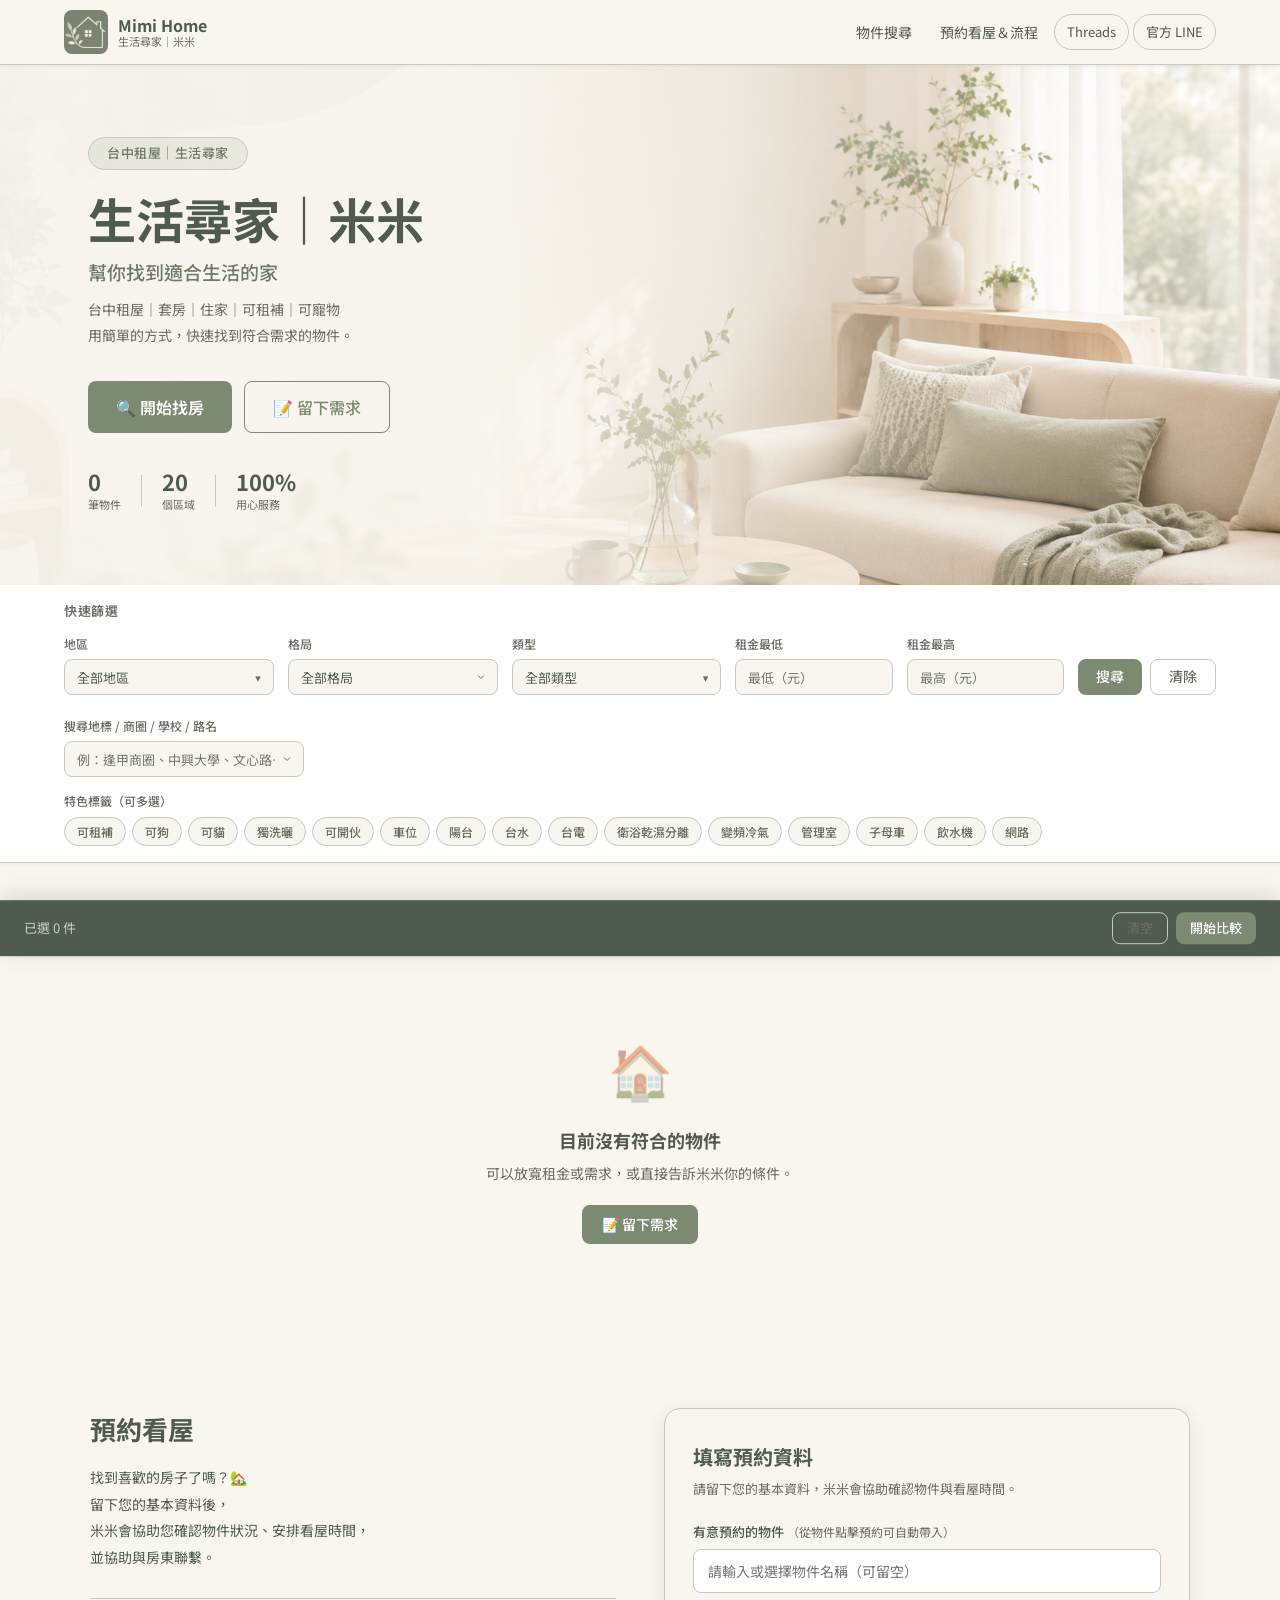
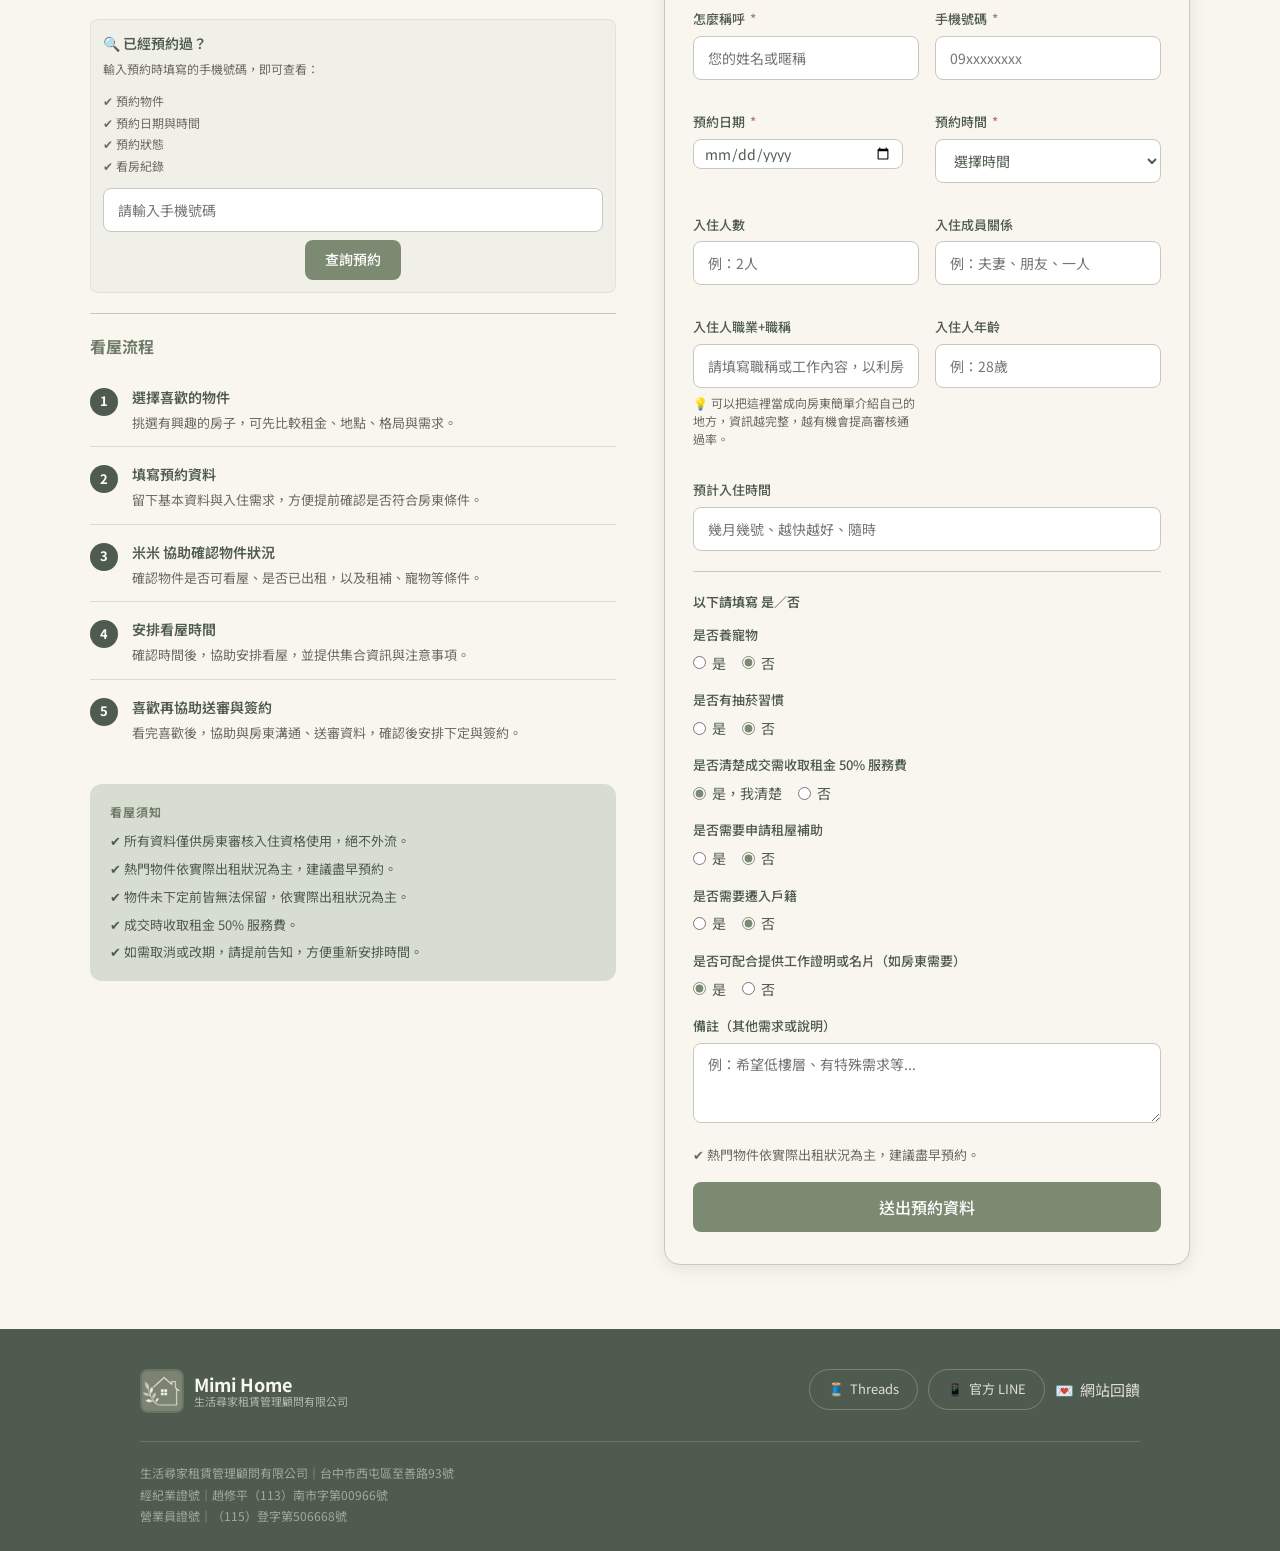
==== index.html @ f81179a3 "Add files via upload" ====
<!DOCTYPE html>
<html lang="zh-TW">
<head>
  <meta charset="UTF-8" />
  <meta name="viewport" content="width=device-width, initial-scale=1.0" />
  <title>Mimi Home｜生活尋家 台中租屋</title>
  <link rel="shortcut icon" href="favicon.ico?t=20260807c"/>
  <link rel="icon" href="favicon.ico?t=20260807c" type="image/x-icon"/>
  <link rel="icon" href="favicon.png?t=20260807c" type="image/png"/>
  <link rel="apple-touch-icon" href="logo.png?v=20260807c"/>
  <link rel="mask-icon" href="logo.png?v=20260807c" color="#7d8a72"/>
  <meta name="theme-color" content="#A3AB9B"/>
  <meta name="apple-mobile-web-app-capable" content="yes"/>
  <meta name="apple-mobile-web-app-status-bar-style" content="default"/>
  <link rel="stylesheet" href="style.css?v=20260807d" />
  <!-- GLightbox Lightbox -->
  <link rel="stylesheet" href="https://cdn.jsdelivr.net/npm/glightbox/dist/css/glightbox.min.css" />
  <script src="https://cdn.jsdelivr.net/npm/glightbox/dist/js/glightbox.min.js"></script>
  <script src="https://cdn.jsdelivr.net/npm/@supabase/supabase-js@2"></script>
  <script src="supabase.js?v=20260705o"></script>
  <!-- Google Analytics 4 -->
  <script>
    // 如果是後台管理員，不送流量資料
    if (!localStorage.getItem('mimi_admin_token')) {
      (function(w,d,s,l,i){w[l]=w[l]||[];w[l].push({'gtm.start':
      new Date().getTime(),event:'gtm.js'});var f=d.getElementsByTagName(s)[0],
      j=d.createElement(s),dl=l!='dataLayer'?'&l='+l:'';j.async=true;
      j.src='https://www.googletagmanager.com/gtag/js?id=G-1SYY48GRRC';
      f.parentNode.insertBefore(j,f);})(window,document,'script','dataLayer','G-1SYY48GRRC');
      window.dataLayer = window.dataLayer || [];
      function gtag(){dataLayer.push(arguments);}
      gtag('js', new Date());
      gtag('config', 'G-1SYY48GRRC');
    }
  </script>
</head>
<body>

<!-- TOAST -->
<div id="toast-container"></div>

<!-- HEADER -->
<header id="header">
  <div class="header-inner">
    <a href="index.html" class="logo">
      <img src="logo.png" alt="Mimi Home Logo" style="width:44px;height:44px;object-fit:contain;border-radius:8px;" />
      <div class="logo-text">
        <div class="logo-name">Mimi Home</div>
        <div class="logo-sub">生活尋家｜米米</div>
      </div>
    </a>
    <nav class="nav-links">
      <a href="#filters" class="nav-link">物件搜尋</a>
      <a href="#appointment" class="nav-link">預約看屋＆流程</a>
      <a href="https://www.threads.com/@mimi_find.home" target="_blank" class="nav-link nav-link-social">Threads</a>
      <a href="https://lin.ee/q3oHrS1" target="_blank" class="nav-link nav-link-social">官方 LINE</a>
    </nav>
    <button class="hamburger" id="hamburger" aria-label="選單">
      <span></span><span></span><span></span>
    </button>
  </div>
</header>

<!-- 手機選單（移到 header 外，避免 backdrop-filter stacking context 問題） -->
<div class="mobile-nav-overlay" id="nav-overlay"></div>
<nav class="mobile-nav" id="mobile-nav">
  <a href="#filters" class="nav-link" onclick="closeMobileNav()">物件搜尋</a>
  <a href="#appointment" class="nav-link" onclick="closeMobileNav()">預約看屋＆流程</a>
  <div style="height:4px;"></div>
  <a href="https://www.threads.com/@mimi_find.home" target="_blank" class="nav-link nav-link-social">Threads</a>
  <a href="https://lin.ee/q3oHrS1" target="_blank" class="nav-link nav-link-social">官方 LINE</a>
</nav>

<!-- HERO -->
<section id="hero">
  <div class="hero-layout">
    <div class="hero-content">
      <div class="hero-badge">台中租屋｜生活尋家</div>
      <h1 class="hero-title">生活尋家｜米米</h1>
      <p class="hero-sub">幫你找到適合生活的家</p>
      <p class="hero-desc">
        台中租屋｜套房｜住家｜可租補｜可寵物<br />
        用簡單的方式，快速找到符合需求的物件。
      </p>
      <div class="hero-btns">
        <a href="#filters" class="btn btn-primary btn-lg">🔍 開始找房</a>
        <a href="#appointment" class="btn btn-outline btn-lg">📝 留下需求</a>
      </div>
      <div class="hero-stats">
        <div class="hero-stat"><span class="hero-stat-num" id="stat-count">6</span><span class="hero-stat-label">筆物件</span></div>
        <div class="hero-stat-div"></div>
        <div class="hero-stat"><span class="hero-stat-num">20</span><span class="hero-stat-label">個區域</span></div>
        <div class="hero-stat-div"></div>
        <div class="hero-stat"><span class="hero-stat-num">100%</span><span class="hero-stat-label">用心服務</span></div>
      </div>
    </div>
    <div class="hero-illustration" aria-hidden="true">
      <svg viewBox="0 0 420 380" xmlns="http://www.w3.org/2000/svg" class="hero-svg">
        <!-- Sky bg -->
        <ellipse cx="210" cy="340" rx="190" ry="28" fill="rgba(255,255,255,0.08)" />
        <!-- House shadow -->
        <ellipse cx="210" cy="328" rx="130" ry="14" fill="rgba(79,91,78,0.18)" />
        <!-- House body -->
        <rect x="90" y="190" width="240" height="140" rx="8" fill="rgba(255,255,255,0.22)" />
        <!-- House door -->
        <rect x="175" y="258" width="50" height="72" rx="6" fill="rgba(79,91,78,0.35)" />
        <circle cx="218" cy="296" r="4" fill="rgba(255,255,255,0.7)" />
        <!-- Windows -->
        <rect x="108" y="210" width="52" height="46" rx="5" fill="rgba(255,255,255,0.55)" />
        <line x1="134" y1="210" x2="134" y2="256" stroke="rgba(163,171,155,0.6)" stroke-width="2"/>
        <line x1="108" y1="233" x2="160" y2="233" stroke="rgba(163,171,155,0.6)" stroke-width="2"/>
        <rect x="260" y="210" width="52" height="46" rx="5" fill="rgba(255,255,255,0.55)" />
        <line x1="286" y1="210" x2="286" y2="256" stroke="rgba(163,171,155,0.6)" stroke-width="2"/>
        <line x1="260" y1="233" x2="312" y2="233" stroke="rgba(163,171,155,0.6)" stroke-width="2"/>
        <!-- Roof -->
        <polygon points="75,198 210,80 345,198" fill="rgba(255,255,255,0.30)" />
        <polygon points="75,198 210,80 345,198" fill="none" stroke="rgba(255,255,255,0.5)" stroke-width="2"/>
        <!-- Chimney -->
        <rect x="268" y="100" width="26" height="52" rx="3" fill="rgba(255,255,255,0.22)" />
        <!-- Chimney smoke -->
        <ellipse cx="281" cy="93" rx="9" ry="7" fill="rgba(255,255,255,0.12)" />
        <ellipse cx="275" cy="80" rx="7" ry="6" fill="rgba(255,255,255,0.08)" />
        <!-- Sparkles -->
        <text x="330" y="105" font-size="22" fill="rgba(255,255,255,0.7)">✦</text>
        <text x="352" y="140" font-size="13" fill="rgba(255,255,255,0.5)">✦</text>
        <text x="62" y="135" font-size="16" fill="rgba(255,255,255,0.5)">✦</text>
        <!-- Plant stem left -->
        <path d="M90 330 Q80 290 95 260 Q110 235 105 200" stroke="rgba(255,255,255,0.5)" stroke-width="3" fill="none" stroke-linecap="round"/>
        <!-- Leaves left -->
        <ellipse cx="85" cy="250" rx="20" ry="11" fill="rgba(255,255,255,0.3)" transform="rotate(-30,85,250)" />
        <ellipse cx="108" cy="225" rx="22" ry="10" fill="rgba(255,255,255,0.22)" transform="rotate(20,108,225)" />
        <ellipse cx="78" cy="272" rx="18" ry="9" fill="rgba(255,255,255,0.2)" transform="rotate(-50,78,272)" />
        <!-- Plant stem right -->
        <path d="M330 330 Q340 295 325 268 Q310 240 318 205" stroke="rgba(255,255,255,0.45)" stroke-width="3" fill="none" stroke-linecap="round"/>
        <!-- Leaves right -->
        <ellipse cx="340" cy="258" rx="18" ry="9" fill="rgba(255,255,255,0.25)" transform="rotate(25,340,258)" />
        <ellipse cx="315" cy="232" rx="20" ry="9" fill="rgba(255,255,255,0.18)" transform="rotate(-15,315,232)" />
        <!-- Ground line -->
        <path d="M50 330 Q210 320 370 330" stroke="rgba(255,255,255,0.2)" stroke-width="2" fill="none"/>
        <!-- Path -->
        <ellipse cx="200" cy="332" rx="20" ry="5" fill="rgba(255,255,255,0.12)" />
        <ellipse cx="210" cy="340" rx="15" ry="4" fill="rgba(255,255,255,0.1)" />
        <!-- Heart -->
        <text x="292" y="172" font-size="18" fill="rgba(255,255,255,0.55)">♡</text>
      </svg>
    </div>
  </div>
</section>

<!-- FILTERS -->
<section id="filters">
  <!-- 手機版收合切換列 -->
  <div class="filter-toggle-bar">
    <button class="filter-toggle-btn" onclick="toggleMobileFilter()" id="filter-toggle-btn">
      <span>✕</span> 收合篩選
      <span class="filter-active-count" id="filter-active-count">0</span>
    </button>
  </div>

  <div class="filter-panel open" id="filter-panel">
  <div class="filters-inner">
    <div class="filters-title">快速篩選</div>
    <div class="filters-row">
      <!-- 地區 -->
      <div class="filter-group district-filter-group">
        <div class="filter-label">地區</div>
        <div class="district-ms" id="district-ms">
          <button class="filter-select district-trigger" id="district-trigger" type="button" onclick="toggleDistrictDropdown(event)">
            <span id="district-trigger-text">全部地區</span>
            <span class="district-arrow" id="district-arrow">▾</span>
          </button>
          <div class="district-dropdown" id="district-dropdown">
            <div class="district-clear-row" onclick="clearDistrictFilter()">全部地區 ／ 清除選擇</div>
            <div class="district-grid">
              <label class="district-opt"><input type="checkbox" value="西屯區" onchange="onDistrictChange()"><span>西屯區</span></label>
              <label class="district-opt"><input type="checkbox" value="北屯區" onchange="onDistrictChange()"><span>北屯區</span></label>
              <label class="district-opt"><input type="checkbox" value="南屯區" onchange="onDistrictChange()"><span>南屯區</span></label>
              <label class="district-opt"><input type="checkbox" value="西區"  onchange="onDistrictChange()"><span>西區</span></label>
              <label class="district-opt"><input type="checkbox" value="北區"  onchange="onDistrictChange()"><span>北區</span></label>
              <label class="district-opt"><input type="checkbox" value="南區"  onchange="onDistrictChange()"><span>南區</span></label>
              <label class="district-opt"><input type="checkbox" value="東區"  onchange="onDistrictChange()"><span>東區</span></label>
              <label class="district-opt"><input type="checkbox" value="中區"  onchange="onDistrictChange()"><span>中區</span></label>
              <label class="district-opt"><input type="checkbox" value="大雅區" onchange="onDistrictChange()"><span>大雅區</span></label>
              <label class="district-opt"><input type="checkbox" value="龍井區" onchange="onDistrictChange()"><span>龍井區</span></label>
              <label class="district-opt"><input type="checkbox" value="沙鹿區" onchange="onDistrictChange()"><span>沙鹿區</span></label>
              <label class="district-opt"><input type="checkbox" value="太平區" onchange="onDistrictChange()"><span>太平區</span></label>
              <label class="district-opt"><input type="checkbox" value="大里區" onchange="onDistrictChange()"><span>大里區</span></label>
              <label class="district-opt"><input type="checkbox" value="霧峰區" onchange="onDistrictChange()"><span>霧峰區</span></label>
              <label class="district-opt"><input type="checkbox" value="烏日區" onchange="onDistrictChange()"><span>烏日區</span></label>
              <label class="district-opt"><input type="checkbox" value="豐原區" onchange="onDistrictChange()"><span>豐原區</span></label>
              <label class="district-opt"><input type="checkbox" value="潭子區" onchange="onDistrictChange()"><span>潭子區</span></label>
              <label class="district-opt"><input type="checkbox" value="清水區" onchange="onDistrictChange()"><span>清水區</span></label>
              <label class="district-opt"><input type="checkbox" value="梧棲區" onchange="onDistrictChange()"><span>梧棲區</span></label>
              <label class="district-opt"><input type="checkbox" value="大肚區" onchange="onDistrictChange()"><span>大肚區</span></label>
              <label class="district-opt"><input type="checkbox" value="大甲區" onchange="onDistrictChange()"><span>大甲區</span></label>
              <label class="district-opt"><input type="checkbox" value="后里區" onchange="onDistrictChange()"><span>后里區</span></label>
            </div>
          </div>
        </div>
        <div class="district-tags" id="district-tags"></div>
      </div>
      <!-- 格局 -->
      <div class="filter-group">
        <div class="filter-label">格局</div>
        <select class="filter-select" id="filter-layout">
          <option value="">全部格局</option>
          <option>套房</option><option>1房</option><option>2房</option>
          <option>3房</option><option>4房</option><option>5房以上</option>
        </select>
      </div>
      <!-- 類型 -->
      <div class="filter-group">
        <div class="filter-label">類型</div>
        <div class="district-ms" id="type-ms">
          <button class="filter-select district-trigger" id="type-trigger" type="button" onclick="toggleTypeDropdown(event)">
            <span id="type-trigger-text">全部類型</span>
            <span class="district-arrow" id="type-arrow">▾</span>
          </button>
          <div class="district-dropdown" id="type-dropdown">
            <div class="district-clear-row" onclick="clearTypeFilter()">全部類型 ／ 清除選擇</div>
            <div class="district-grid">
              <label class="district-opt"><input type="checkbox" class="filter-type-checkbox" value="公寓" onchange="onTypeChange()"><span>公寓</span></label>
              <label class="district-opt"><input type="checkbox" class="filter-type-checkbox" value="電梯大樓" onchange="onTypeChange()"><span>電梯大樓</span></label>
              <label class="district-opt"><input type="checkbox" class="filter-type-checkbox" value="電梯透天" onchange="onTypeChange()"><span>電梯透天</span></label>
              <label class="district-opt"><input type="checkbox" class="filter-type-checkbox" value="透天" onchange="onTypeChange()"><span>透天</span></label>
            </div>
          </div>
        </div>
        <div class="district-tags" id="type-tags"></div>
      </div>
      <!-- 租金最低 -->
      <div class="filter-group">
        <div class="filter-label">租金最低</div>
        <input type="number" class="filter-select filter-rent-input" id="filter-rent-min" placeholder="最低（元）" min="0" step="1000" />
      </div>
      <!-- 租金最高 -->
      <div class="filter-group">
        <div class="filter-label">租金最高</div>
        <input type="number" class="filter-select filter-rent-input" id="filter-rent-max" placeholder="最高（元）" min="0" step="1000" />
      </div>
      <!-- 搜尋 / 清除 -->
      <div class="filter-group filter-actions-group">
        <div class="filter-label">&nbsp;</div>
        <div class="filter-actions-btns">
          <button class="btn btn-primary filter-action-btn" onclick="applyFilters()">搜尋</button>
          <button class="btn btn-ghost filter-action-btn" onclick="clearFilters()">清除</button>
        </div>
      </div>
    </div>
    <div class="filters-row" style="margin-top:10px;">
      <div class="filter-group" style="flex:1;max-width:480px;">
        <div class="filter-label">搜尋地標 / 商圈 / 學校 / 路名</div>
        <input type="text" class="filter-select" id="filter-keyword" placeholder="例：逢甲商圈、中興大學、文心路…" oninput="applyFilters()" style="width:100%;" />
      </div>
    </div>
    <div style="margin-top:14px;">
      <div class="filter-tags-label">特色標籤（可多選）</div>
      <div class="filter-tags" id="filter-tags">
        <button class="filter-tag-btn" data-tag="可租補">可租補</button>
        <button class="filter-tag-btn" data-tag="可狗">可狗</button>
        <button class="filter-tag-btn" data-tag="可貓">可貓</button>
        <button class="filter-tag-btn" data-tag="獨洗曬">獨洗曬</button>
        <button class="filter-tag-btn" data-tag="可開伙">可開伙</button>
        <button class="filter-tag-btn" data-tag="車位">車位</button>
        <button class="filter-tag-btn" data-tag="陽台">陽台</button>
        <button class="filter-tag-btn" data-tag="台水">台水</button>
        <button class="filter-tag-btn" data-tag="台電">台電</button>
        <button class="filter-tag-btn" data-tag="衛浴乾濕分離">衛浴乾濕分離</button>
        <button class="filter-tag-btn" data-tag="變頻冷氣">變頻冷氣</button>
        <button class="filter-tag-btn" data-tag="管理室">管理室</button>
        <button class="filter-tag-btn" data-tag="子母車">子母車</button>
        <button class="filter-tag-btn" data-tag="飲水機">飲水機</button>
        <button class="filter-tag-btn" data-tag="網路">網路</button>
      </div>
    </div>
  </div>
  </div><!-- /filter-panel -->
</section>

<!-- DISTRICT CARDS SECTION -->
<!-- PROPERTIES -->
<section id="properties">
  <div class="properties-header">
    <div class="properties-count">共找到 <strong id="prop-count">0</strong> 個物件</div>
    <select class="properties-sort" id="properties-sort" onchange="applySorting()">
      <option value="">排序</option>
      <option value="price-low">租金：低→高</option>
      <option value="price-high">租金：高→低</option>
      <option value="newest">最新上架</option>
      <option value="area-small">坪數：小→大</option>
      <option value="area-large">坪數：大→小</option>
    </select>
    <div style="font-size:13px;color:var(--color-text-muted);" id="filter-active-hint"></div>
  </div>
  <div class="properties-grid" id="properties-grid">
    <!-- rendered by JS -->
  </div>
</section>

<!-- PROCESS + APPOINTMENT -->
<!-- APPOINTMENT -->
<section id="appointment">
  <div class="appt-layout">

    <!-- 左欄：流程與須知 -->
    <div class="appt-left">
      <h2 class="appt-left-title">預約看屋</h2>
      <p class="appt-left-intro">找到喜歡的房子了嗎？🏡<br>留下您的基本資料後，<br>米米會協助您確認物件狀況、安排看屋時間，<br>並協助與房東聯繫。</p>

      <div class="divider" style="margin: 20px 0;"></div>

      <!-- 查詢預約卡片 -->
      <div class="appt-query-card">
        <h3 style="font-size: 14px; font-weight: 600; color: var(--color-text); margin: 0 0 4px 0;">🔍 已經預約過？</h3>
        <p style="font-size: 12px; color: var(--color-text-muted); line-height: 1.6; margin: 0 0 12px 0;">輸入預約時填寫的手機號碼，即可查看：</p>
        <div style="font-size: 12px; color: var(--color-text-muted); margin-bottom: 12px; line-height: 1.8;">
          ✔ 預約物件<br>
          ✔ 預約日期與時間<br>
          ✔ 預約狀態<br>
          ✔ 看房紀錄
        </div>
        <div class="form-group" style="margin-bottom: 8px;">
          <input type="tel" class="form-input" id="query-phone" placeholder="請輸入手機號碼" />
        </div>
        <button class="btn btn-primary" onclick="queryApptByPhone()" style="width: auto; align-self: center; margin: 0 auto; display: block;">查詢預約</button>
        <div id="appt-query-results" style="display: none; margin-top: 12px; padding: 12px; background: #f5f5f5; border-radius: 6px; font-size: 12px;"></div>
      </div>

      <div class="divider" style="margin: 20px 0;"></div>

      <div class="appt-process-label">看屋流程</div>
      <div class="appt-steps">
        <div class="appt-step">
          <div class="appt-step-num">1</div>
          <div class="appt-step-body">
            <div class="appt-step-title">選擇喜歡的物件</div>
            <div class="appt-step-desc">挑選有興趣的房子，可先比較租金、地點、格局與需求。</div>
          </div>
        </div>
        <div class="appt-step">
          <div class="appt-step-num">2</div>
          <div class="appt-step-body">
            <div class="appt-step-title">填寫預約資料</div>
            <div class="appt-step-desc">留下基本資料與入住需求，方便提前確認是否符合房東條件。</div>
          </div>
        </div>
        <div class="appt-step">
          <div class="appt-step-num">3</div>
          <div class="appt-step-body">
            <div class="appt-step-title">米米 協助確認物件狀況</div>
            <div class="appt-step-desc">確認物件是否可看屋、是否已出租，以及租補、寵物等條件。</div>
          </div>
        </div>
        <div class="appt-step">
          <div class="appt-step-num">4</div>
          <div class="appt-step-body">
            <div class="appt-step-title">安排看屋時間</div>
            <div class="appt-step-desc">確認時間後，協助安排看屋，並提供集合資訊與注意事項。</div>
          </div>
        </div>
        <div class="appt-step">
          <div class="appt-step-num">5</div>
          <div class="appt-step-body">
            <div class="appt-step-title">喜歡再協助送審與簽約</div>
            <div class="appt-step-desc">看完喜歡後，協助與房東溝通、送審資料，確認後安排下定與簽約。</div>
          </div>
        </div>
      </div>

      <div class="appt-notice">
        <div class="appt-notice-title">看屋須知</div>
        <ul class="appt-notice-list">
          <li>✔ 所有資料僅供房東審核入住資格使用，絕不外流。</li>
          <li>✔ 熱門物件依實際出租狀況為主，建議盡早預約。</li>
          <li>✔ 物件未下定前皆無法保留，依實際出租狀況為主。</li>
          <li>✔ 成交時收取租金 50% 服務費。</li>
          <li>✔ 如需取消或改期，請提前告知，方便重新安排時間。</li>
        </ul>
      </div>
    </div>

    <!-- 右欄：表單 -->
    <div class="appt-right">
      <div class="appt-form-card">
        <h3 class="appt-form-title">填寫預約資料</h3>
        <p class="appt-form-sub">請留下您的基本資料，米米會協助確認物件與看屋時間。</p>

        <form id="appt-form">
          <div class="form-group">
            <label class="form-label">有意預約的物件 <span style="color:var(--color-text-muted);font-weight:400;font-size:12px;">（從物件點擊預約可自動帶入）</span></label>
            <input type="text" class="form-input" id="appt-property" placeholder="請輸入或選擇物件名稱（可留空）" />
          </div>
          <div class="form-row form-row-2">
            <div class="form-group">
              <label class="form-label">怎麼稱呼 <span class="required">*</span></label>
              <input type="text" class="form-input" id="appt-name" placeholder="您的姓名或暱稱" required />
              <div class="form-error" id="err-name">請填寫稱呼</div>
            </div>
            <div class="form-group">
              <label class="form-label">手機號碼 <span class="required">*</span></label>
              <input type="tel" class="form-input" id="appt-phone" placeholder="09xxxxxxxx" required />
              <div class="form-error" id="err-phone">請填寫有效的手機號碼</div>
            </div>
          </div>
          <div class="form-row form-row-2">
            <div class="form-group">
              <label class="form-label">預約日期 <span class="required">*</span></label>
              <input type="date" class="form-input" id="appt-date" required />
              <div class="form-error" id="err-date">請選擇日期</div>
            </div>
            <div class="form-group">
              <label class="form-label">預約時間 <span class="required">*</span></label>
              <select class="form-select" id="appt-time" required>
                <option value="">選擇時間</option>
                <option value="10:00">10:00</option><option value="10:30">10:30</option>
                <option value="11:00">11:00</option><option value="11:30">11:30</option><option value="12:00">12:00</option><option value="12:30">12:30</option>
                <option value="13:00">13:00</option><option value="13:30">13:30</option><option value="14:00">14:00</option><option value="14:30">14:30</option>
                <option value="15:00">15:00</option><option value="15:30">15:30</option><option value="16:00">16:00</option><option value="16:30">16:30</option>
                <option value="17:00">17:00</option><option value="17:30">17:30</option><option value="18:00">18:00</option><option value="18:30">18:30</option>
                <option value="19:00">19:00</option><option value="19:30">19:30</option><option value="20:00">20:00</option>
              </select>
              <div class="form-error" id="err-time">請選擇時間</div>
            </div>
          </div>
          <div class="form-row form-row-2">
            <div class="form-group">
              <label class="form-label">入住人數</label>
              <input type="text" class="form-input" id="appt-occupants" placeholder="例：2人" />
            </div>
            <div class="form-group">
              <label class="form-label">入住成員關係</label>
              <input type="text" class="form-input" id="appt-relationship" placeholder="例：夫妻、朋友、一人" />
            </div>
          </div>
          <div class="form-row form-row-2">
            <div class="form-group">
              <label class="form-label">入住人職業+職稱</label>
              <input type="text" class="form-input" id="appt-occupation" placeholder="請填寫職稱或工作內容，以利房東審核" />
              <div style="font-size: 12px; color: var(--color-text-muted); margin-top: 6px; line-height: 1.5;">💡 可以把這裡當成向房東簡單介紹自己的地方，資訊越完整，越有機會提高審核通過率。</div>
              <div class="form-error" id="err-occupation"></div>
            </div>
            <div class="form-group">
              <label class="form-label">入住人年齡</label>
              <input type="text" class="form-input" id="appt-age" placeholder="例：28歲" />
            </div>
          </div>
          <div class="form-group">
            <label class="form-label">預計入住時間</label>
            <input type="text" class="form-input" id="appt-movein" placeholder="幾月幾號、越快越好、隨時" />
          </div>

          <div class="divider"></div>
          <div style="font-size:13px;font-weight:600;color:var(--color-text);margin-bottom:12px;">以下請填寫 是／否</div>

          <div class="form-group">
            <label class="form-label">是否養寵物</label>
            <div class="yes-no-group">
              <label class="yes-no-option"><input type="radio" name="pet" value="是" onchange="togglePetDetail()" /> 是</label>
              <label class="yes-no-option"><input type="radio" name="pet" value="否" checked onchange="togglePetDetail()" /> 否</label>
            </div>
            <div class="pet-detail-row" id="pet-detail-row" style="display:none;">
              <div class="pet-row">
                <div class="pet-field">
                  <label class="form-label pet-label">物種</label>
                  <select class="form-select" id="appt-pet-type" onchange="togglePetSize();togglePetOther()">
                    <option value="">選擇物種</option>
                    <option>貓咪</option>
                    <option>狗狗</option>
                    <option>鼠寶</option>
                    <option>兔兔</option>
                    <option>其他</option>
                  </select>
                </div>
                <div class="pet-field">
                  <label class="form-label pet-label">數量</label>
                  <select class="form-select" id="appt-pet-count">
                    <option value="">選擇數量</option>
                    <option>1隻</option>
                    <option>2隻</option>
                    <option>3隻</option>
                    <option>4隻</option>
                    <option>5隻以上</option>
                  </select>
                </div>
                <div class="pet-field" id="pet-size-field" style="display:none;">
                  <label class="form-label pet-label">體型</label>
                  <select class="form-select" id="appt-pet-size">
                    <option value="">體型</option>
                    <option>小型</option>
                    <option>中型</option>
                    <option>大型</option>
                  </select>
                </div>
                <div class="pet-field" id="pet-other-field" style="display:none;">
                  <label class="form-label pet-label">自行填寫</label>
                  <input type="text" class="form-input" id="appt-pet-other" placeholder="請填寫物種名稱" />
                </div>
              </div>
            </div>
          </div>
          <div class="form-group">
            <label class="form-label">是否有抽菸習慣</label>
            <div class="yes-no-group">
              <label class="yes-no-option"><input type="radio" name="smoke" value="是" /> 是</label>
              <label class="yes-no-option"><input type="radio" name="smoke" value="否" checked /> 否</label>
            </div>
          </div>
          <div class="form-group">
            <label class="form-label">是否清楚成交需收取租金 50% 服務費</label>
            <div class="yes-no-group">
              <label class="yes-no-option"><input type="radio" name="knowfee" value="是" checked /> 是，我清楚</label>
              <label class="yes-no-option"><input type="radio" name="knowfee" value="否" /> 否</label>
            </div>
          </div>
          <div class="form-group">
            <label class="form-label">是否需要申請租屋補助</label>
            <div class="yes-no-group">
              <label class="yes-no-option"><input type="radio" name="subsidy" value="是" /> 是</label>
              <label class="yes-no-option"><input type="radio" name="subsidy" value="否" checked /> 否</label>
            </div>
          </div>
          <div class="form-group">
            <label class="form-label">是否需要遷入戶籍</label>
            <div class="yes-no-group">
              <label class="yes-no-option"><input type="radio" name="registration" value="是" /> 是</label>
              <label class="yes-no-option"><input type="radio" name="registration" value="否" checked /> 否</label>
            </div>
          </div>
          <div class="form-group">
            <label class="form-label">是否可配合提供工作證明或名片（如房東需要）</label>
            <div class="yes-no-group">
              <label class="yes-no-option"><input type="radio" name="proof" value="是" checked /> 是</label>
              <label class="yes-no-option"><input type="radio" name="proof" value="否" /> 否</label>
            </div>
          </div>
          <div class="form-group">
            <label class="form-label">備註（其他需求或說明）</label>
            <textarea class="form-textarea" id="appt-notes" placeholder="例：希望低樓層、有特殊需求等..."></textarea>
          </div>

          <div style="font-size:13px;color:var(--color-text-muted);margin-bottom:16px;">
            ✔ 熱門物件依實際出租狀況為主，建議盡早預約。
          </div>
          <button type="submit" class="btn btn-primary btn-lg btn-full">送出預約資料</button>
        </form>

        <div class="appt-success" id="appt-success">
          <div class="icon" style="width:56px;height:56px;margin-left:auto;margin-right:auto;display:flex;align-items:center;justify-content:center;background:#7D8A72;border-radius:50%;color:#fff;font-weight:bold;">✓</div>
          <h3>預約資料已送出！</h3>
          <div style="margin:16px 0;padding:14px;background:#F5F8F3;border:2px solid #7d8a72;border-radius:8px;">
            <p style="margin:0;font-size:14px;color:#7d8a72;font-weight:600;">💬 <span id="appt-success-name"></span>您好～</p>
            <p style="margin:10px 0 0 0;font-size:14px;color:#4F5B4E;line-height:1.6;">為了方便確認您的預約物件與時間<br/>請務必加入官方 LINE 與我聯繫 🙏<br/><br/>加入後請主動傳送：<br/>「您的姓名＋已填寫預約問卷」<br/><br/>這樣我才能知道您預約的是哪一間物件<br/>並協助後續確認看房時間<br/><br/>無法點擊連結可以直接加ID：<span style="font-weight:600;">@369jjpeb</span></p>
          </div>
          <div style="margin:20px 0;">
            <a href="https://lin.ee/q3oHrS1" target="_blank"
               style="display:inline-flex;align-items:center;justify-content:center;gap:8px;background:#7D8A72;color:#fff;padding:14px 28px;border-radius:24px;font-weight:600;font-size:16px;text-decoration:none;width:100%;box-sizing:border-box;">
              <span style="font-size:22px;">💬</span> 立刻加入官方LINE聯絡！
            </a>
          </div>
          <p style="margin:12px 0 0 0;font-size:11px;color:#d32f2f;text-align:center;">⚠️ 若未加入 LINE 聯繫，將無法進行後續預約確認</p>
          <button class="btn btn-outline" onclick="resetApptForm()">再次預約</button>
        </div>
      </div>
    </div>

  </div>
</section>

<!-- FOOTER -->
<footer id="footer">
  <div class="footer-inner">
    <div class="footer-top">
      <div class="footer-brand">
        <div class="logo">
          <img src="logo.png" alt="Mimi Home Logo" style="width:44px;height:44px;object-fit:contain;border-radius:8px;background:rgba(255,255,255,0.15);padding:2px;" />
          <div class="logo-text">
            <div class="logo-name">Mimi Home</div>
            <div class="logo-sub">生活尋家租賃管理顧問有限公司</div>
          </div>
        </div>
      </div>
      <div class="footer-links">
        <a href="https://www.threads.com/@mimi_find.home" target="_blank" class="footer-link">
          <span>🧵</span> Threads
        </a>
        <a href="https://lin.ee/q3oHrS1" target="_blank" class="footer-link">
          <span>📱</span> 官方 LINE
        </a>
        <button onclick="openFeedbackCenter()" class="footer-link footer-link-btn">
          <span>💌</span> 網站回饋
        </button>
      </div>
    </div>
    <div class="footer-bottom">
      <p>生活尋家租賃管理顧問有限公司｜台中市西屯區至善路93號</p>
      <p>經紀業證號｜趙修平（113）南市字第00966號</p>
      <p>營業員證號｜（115）登字第506668號</p>
    </div>
  </div>
</footer>

<!-- COMPARE BAR -->
<div id="compare-bar">
  <div class="compare-bar-count" id="compare-count-text">已選 0 件</div>
  <div class="compare-bar-items" id="compare-bar-items"></div>
  <div class="compare-bar-actions">
    <button class="btn btn-ghost btn-sm" onclick="clearCompare()">清空</button>
    <button class="btn btn-primary btn-sm" id="compare-start-btn" onclick="openCompareModal()">開始比較</button>
  </div>
</div>

<!-- PROPERTY DETAIL MODAL -->
<div class="modal-overlay hidden" id="detail-modal">
  <div class="modal-box modal-box-lg">
    <div class="modal-header">
      <div class="modal-title" id="detail-modal-title">物件詳情</div>
      <button class="modal-close" onclick="closeDetailModal()">✕</button>
    </div>
    <div class="modal-body" id="detail-modal-body">
      <!-- rendered by JS -->
    </div>
    <div class="modal-footer" id="detail-modal-footer">
      <button class="btn btn-ghost" onclick="closeDetailModal()">關閉</button>
      <button class="btn btn-ghost" id="detail-share-btn" onclick="shareProperty()">🔗 分享</button>
      <button class="btn btn-outline" id="detail-compare-btn">加入比較</button>
      <button class="btn btn-primary" id="detail-appt-btn">📅 預約看屋</button>
    </div>
  </div>
</div>

<!-- COMPARE MODAL -->
<div class="modal-overlay hidden" id="compare-modal">
  <div class="compare-modal-box">
    <div class="modal-header">
      <div class="modal-title">物件比較</div>
      <button class="modal-close" onclick="closeCompareModal()">✕</button>
    </div>
    <div class="compare-modal-body" id="compare-modal-body">
      <!-- rendered by JS -->
    </div>
    <div class="modal-footer">
      <button class="btn btn-ghost" onclick="clearCompare(); closeCompareModal()">清空比較清單</button>
      <button class="btn btn-outline" onclick="closeCompareModal()">關閉</button>
    </div>
  </div>
</div>

<!-- ===== 全屏圖片預覽 MODAL ===== -->
<!-- ===== 媒體輪播 Lightbox（圖片+影片） ===== -->
<div class="media-lightbox-overlay hidden" id="media-lightbox">
  <div class="media-lightbox-container">
    <!-- 圖片容器 -->
    <img id="media-lightbox-img" class="media-lightbox-content" src="" alt="" />

    <!-- 影片容器 -->
    <div id="media-lightbox-video-wrapper" class="media-lightbox-video-wrapper hidden">
      <video id="media-lightbox-video" class="media-lightbox-video" controls playsInline preload="metadata">
        <source id="media-lightbox-video-source" src="" type="video/mp4" />
        你的瀏覽器不支援影片播放
      </video>
    </div>

    <!-- YouTube 嵌入容器 -->
    <div id="media-lightbox-youtube-wrapper" class="media-lightbox-youtube-wrapper hidden">
      <iframe id="media-lightbox-youtube" class="media-lightbox-youtube"
        src=""
        allow="accelerometer; autoplay; clipboard-write; encrypted-media; gyroscope; picture-in-picture"
        allowfullscreen>
      </iframe>
    </div>

    <!-- 左右箭頭（電腦版） -->
    <button class="media-lightbox-arrow media-lightbox-prev gprev" onclick="prevMediaItem()">◀</button>
    <button class="media-lightbox-arrow media-lightbox-next gnext" onclick="nextMediaItem()">▶</button>

    <!-- 關閉按鈕 -->
    <button class="media-lightbox-close gclose" onclick="closeMediaLightbox(event)">✕</button>

    <!-- 計數器 -->
    <div class="media-lightbox-counter" id="media-lightbox-counter"></div>
  </div>
</div>

<!-- ===== 網站回饋中心 MODAL ===== -->
<div class="modal-overlay hidden" id="feedback-modal">
  <div class="modal-box feedback-modal-box">
    <div class="modal-header">
      <div class="modal-title">💌 網站回饋中心</div>
      <button class="modal-close" onclick="closeFeedbackCenter()">✕</button>
    </div>
    <div class="feedback-tabs">
      <button class="feedback-tab active" onclick="switchFeedbackTab('report')" id="ftab-report">🐛 問題回報</button>
      <button class="feedback-tab" onclick="switchFeedbackTab('announce')" id="ftab-announce">📢 更新公告</button>
      <button class="feedback-tab" onclick="switchFeedbackTab('wish')" id="ftab-wish">✨ 許願池</button>
    </div>

    <!-- 問題回報 -->
    <div class="feedback-panel active" id="fpanel-report">
      <p class="feedback-desc">發現網站問題嗎？告訴我們，我們會盡快處理！</p>
      <form id="report-form" onsubmit="submitReport(event)">
        <div class="form-group">
          <label class="form-label">問題類型 <span class="req">*</span></label>
          <select class="form-input" id="report-type" required>
            <option value="">請選擇</option>
            <option>物件資訊有誤</option>
            <option>圖片無法顯示</option>
            <option>篩選功能異常</option>
            <option>預約功能問題</option>
            <option>頁面顯示錯誤</option>
            <option>其他問題</option>
          </select>
        </div>
        <div class="form-group">
          <label class="form-label">問題描述 <span class="req">*</span></label>
          <textarea class="form-input" id="report-desc" rows="4" placeholder="請詳細描述您遇到的問題..." required></textarea>
        </div>
        <div class="form-group">
          <label class="form-label">相關物件（選填）</label>
          <input type="text" class="form-input" id="report-prop" placeholder="例如：西屯區｜2房｜電梯大樓" />
        </div>
        <div class="form-group">
          <label class="form-label">聯絡方式（選填）</label>
          <input type="text" class="form-input" id="report-contact" placeholder="Email 或電話，方便我們回覆您" />
        </div>
        <button type="submit" class="btn btn-primary btn-full">送出回報</button>
      </form>
      <div class="feedback-success hidden" id="report-success">
        <div class="feedback-success-icon">✓</div>
        <div>感謝您的回報！我們會盡快處理。</div>
      </div>
    </div>

    <!-- 更新公告 -->
    <div class="feedback-panel" id="fpanel-announce">
      <p class="feedback-desc">最新網站更新與功能改版公告。</p>
      <div id="announce-list" class="announce-list">
        <div class="announce-empty">目前沒有公告。</div>
      </div>
    </div>

    <!-- 許願池 -->
    <div class="feedback-panel" id="fpanel-wish">
      <p class="feedback-desc">希望網站新增什麼功能？許個願吧！</p>
      <form id="wish-form" onsubmit="submitWish(event)">
        <div class="form-group">
          <label class="form-label">許願類型 <span class="req">*</span></label>
          <select class="form-input" id="wish-type" required>
            <option value="">請選擇</option>
            <option>新增篩選條件</option>
            <option>物件資訊顯示</option>
            <option>功能優化</option>
            <option>新增物件</option>
            <option>其他建議</option>
          </select>
        </div>
        <div class="form-group">
          <label class="form-label">許願內容 <span class="req">*</span></label>
          <textarea class="form-input" id="wish-content" rows="4" placeholder="請描述您希望的功能或改善..." required></textarea>
        </div>
        <div class="form-group">
          <label class="form-label">聯絡方式（選填）</label>
          <input type="text" class="form-input" id="wish-contact" placeholder="Email 或電話" />
        </div>
        <button type="submit" class="btn btn-primary btn-full">送出許願</button>
      </form>
      <div class="feedback-success hidden" id="wish-success">
        <div class="feedback-success-icon">✨</div>
        <div>許願成功！我們會認真考慮您的建議。</div>
      </div>
    </div>
  </div>
</div>

<!-- 地區底部彈窗（手機） — 移至 body 層級避免 filter-panel display:none 干擾 -->
<div class="district-backdrop" id="district-backdrop" onclick="closeDistrictDropdown()"></div>
<div class="district-sheet" id="district-sheet">
  <div class="district-sheet-header">
    <span>選擇地區</span>
    <button class="district-sheet-close" onclick="closeDistrictDropdown()">✕</button>
  </div>
  <div class="district-clear-row" onclick="clearDistrictFilter()">全部地區 ／ 清除選擇</div>
  <div class="district-sheet-grid">
    <label class="district-opt"><input type="checkbox" value="西屯區" data-mobile onchange="onDistrictChange()"><span>西屯區</span></label>
    <label class="district-opt"><input type="checkbox" value="北屯區" data-mobile onchange="onDistrictChange()"><span>北屯區</span></label>
    <label class="district-opt"><input type="checkbox" value="南屯區" data-mobile onchange="onDistrictChange()"><span>南屯區</span></label>
    <label class="district-opt"><input type="checkbox" value="西區"  data-mobile onchange="onDistrictChange()"><span>西區</span></label>
    <label class="district-opt"><input type="checkbox" value="北區"  data-mobile onchange="onDistrictChange()"><span>北區</span></label>
    <label class="district-opt"><input type="checkbox" value="南區"  data-mobile onchange="onDistrictChange()"><span>南區</span></label>
    <label class="district-opt"><input type="checkbox" value="東區"  data-mobile onchange="onDistrictChange()"><span>東區</span></label>
    <label class="district-opt"><input type="checkbox" value="中區"  data-mobile onchange="onDistrictChange()"><span>中區</span></label>
    <label class="district-opt"><input type="checkbox" value="大雅區" data-mobile onchange="onDistrictChange()"><span>大雅區</span></label>
    <label class="district-opt"><input type="checkbox" value="龍井區" data-mobile onchange="onDistrictChange()"><span>龍井區</span></label>
    <label class="district-opt"><input type="checkbox" value="沙鹿區" data-mobile onchange="onDistrictChange()"><span>沙鹿區</span></label>
    <label class="district-opt"><input type="checkbox" value="太平區" data-mobile onchange="onDistrictChange()"><span>太平區</span></label>
    <label class="district-opt"><input type="checkbox" value="大里區" data-mobile onchange="onDistrictChange()"><span>大里區</span></label>
    <label class="district-opt"><input type="checkbox" value="霧峰區" data-mobile onchange="onDistrictChange()"><span>霧峰區</span></label>
    <label class="district-opt"><input type="checkbox" value="烏日區" data-mobile onchange="onDistrictChange()"><span>烏日區</span></label>
    <label class="district-opt"><input type="checkbox" value="豐原區" data-mobile onchange="onDistrictChange()"><span>豐原區</span></label>
    <label class="district-opt"><input type="checkbox" value="潭子區" data-mobile onchange="onDistrictChange()"><span>潭子區</span></label>
    <label class="district-opt"><input type="checkbox" value="清水區" data-mobile onchange="onDistrictChange()"><span>清水區</span></label>
    <label class="district-opt"><input type="checkbox" value="梧棲區" data-mobile onchange="onDistrictChange()"><span>梧棲區</span></label>
    <label class="district-opt"><input type="checkbox" value="大肚區" data-mobile onchange="onDistrictChange()"><span>大肚區</span></label>
    <label class="district-opt"><input type="checkbox" value="大甲區" data-mobile onchange="onDistrictChange()"><span>大甲區</span></label>
  </div>
  <button class="btn btn-primary" style="width:100%;margin-top:16px;" onclick="closeDistrictDropdown()">確認</button>
</div>

<script src="script.js?v=20260705o"></script>
</body>
</html>
---- style.css ----
@import url('https://fonts.googleapis.com/css2?family=Noto+Sans+TC:wght@300;400;500;600;700&display=swap');

:root {
  --color-bg: #F8F6EF;
  --color-primary: #A3AB9B;
  --color-primary-dark: #4F5B4E;
  --color-primary-medium: #6F7B68;
  --color-primary-button: #7D8A72;
  --color-primary-button-hover: #66725F;
  --color-soft-green: #D8DDD2;
  --color-cream: #F8F6EF;
  --color-beige: #E8DFD0;
  --color-border: #C4CABD;
  --color-text: #4F5B4E;
  --color-text-muted: #6B6B62;
  --color-warning: #B07A68;
  --radius-sm: 8px;
  --radius-md: 12px;
  --radius-lg: 16px;
  --shadow-sm: 0 1px 4px rgba(79,91,78,0.08);
  --shadow-md: 0 4px 16px rgba(79,91,78,0.12);
  --shadow-lg: 0 8px 32px rgba(79,91,78,0.16);
}

*, *::before, *::after { box-sizing: border-box; margin: 0; padding: 0; }
html { scroll-behavior: smooth; }
body {
  font-family: 'Noto Sans TC', system-ui, -apple-system, sans-serif;
  background: var(--color-bg);
  color: var(--color-text);
  line-height: 1.6;
  font-size: 15px;
}
img { max-width: 100%; display: block; }
a { text-decoration: none; color: inherit; }
button { cursor: pointer; font-family: inherit; }
input, select, textarea { font-family: inherit; }

/* ===== SCROLLBAR ===== */
::-webkit-scrollbar { width: 6px; height: 6px; }
::-webkit-scrollbar-track { background: var(--color-soft-green); }
::-webkit-scrollbar-thumb { background: var(--color-primary); border-radius: 3px; }

/* ===== BUTTONS ===== */
.btn {
  display: inline-flex;
  align-items: center;
  gap: 3px;
  padding: 10px 20px;
  border-radius: var(--radius-sm);
  border: none;
  font-size: 14px;
  font-weight: 500;
  transition: all 0.2s;
  cursor: pointer;
  line-height: 1.4;
}
.btn-primary {
  background: var(--color-primary-button);
  color: #fff;
}
.btn-primary:hover { background: var(--color-primary-button-hover); transform: translateY(-1px); box-shadow: var(--shadow-sm); }
.btn-outline {
  background: transparent;
  color: var(--color-primary-button);
  border: 1.5px solid var(--color-primary-button);
}
.btn-outline:hover { background: var(--color-soft-green); }
.btn-ghost {
  background: transparent;
  color: var(--color-text-muted);
  border: 1.5px solid var(--color-border);
}
.btn-ghost:hover { background: var(--color-soft-green); color: var(--color-text); }
.btn-danger {
  background: transparent;
  color: var(--color-warning);
  border: 1.5px solid var(--color-warning);
}
.btn-danger:hover { background: #f5ebe7; }
.btn-sm { padding: 6px 14px; font-size: 13px; }
.btn-lg { padding: 14px 28px; font-size: 16px; }
.btn-full { width: 100%; justify-content: center; }
.btn:disabled { opacity: 0.5; cursor: not-allowed; }

/* ===== TAGS ===== */
.tag {
  display: inline-flex;
  align-items: center;
  padding: 3px 10px;
  border-radius: 20px;
  font-size: 12px;
  font-weight: 500;
  background: var(--color-soft-green);
  color: var(--color-text);
  white-space: nowrap;
}
.tag-active {
  background: var(--color-primary-button);
  color: #fff;
}

/* ===== FORMS ===== */
.form-group { margin-bottom: 16px; }
.form-label {
  display: block;
  font-size: 13px;
  font-weight: 500;
  color: var(--color-text);
  margin-bottom: 6px;
}
.form-label .required { color: var(--color-warning); margin-left: 2px; }
.form-input, .form-select, .form-textarea {
  width: 100%;
  max-width: 100%;
  box-sizing: border-box;
  padding: 10px 14px;
  border: 1.5px solid var(--color-border);
  border-radius: var(--radius-sm);
  background: #fff;
  color: var(--color-text);
  font-size: 14px;
  font-family: inherit;
  line-height: 1.5;
  transition: border-color 0.2s;
  outline: none;
  height: 44px;
}
input[type="date"].form-input,
input[type="time"].form-input,
input[type="datetime-local"].form-input {
  width: 93%;
  padding: 8px 10px;
  line-height: 1;
  text-align: left;
  font-size: 14px;
  height: 30px;
}
.form-input:focus, .form-select:focus, .form-textarea:focus {
  border-color: var(--color-primary-button);
  box-shadow: 0 0 0 3px rgba(125,138,114,0.1);
}
.form-textarea { resize: vertical; min-height: 80px; }
.form-hint { font-size: 12px; color: var(--color-text-muted); margin-top: 4px; }
.form-error { font-size: 12px; color: var(--color-warning); margin-top: 4px; display: none; }
.form-error.show { display: block; }
.form-row { display: grid; gap: 16px; margin-bottom: 16px; }
.form-row-2 { grid-template-columns: 1fr 1fr; }
.form-row-3 { grid-template-columns: 1fr 1fr 1fr; }
.form-row-align-top { align-items: start; }
.form-half { max-width: 50%; }

/* ===== ALERT ===== */
.alert {
  padding: 12px 16px;
  border-radius: var(--radius-sm);
  font-size: 14px;
  margin-bottom: 16px;
  display: flex;
  align-items: center;
  gap: 8px;
}
.alert-success { background: #eaf2e9; color: #3d6b3a; border: 1px solid #b8d9b4; }
.alert-error { background: #f8eeeb; color: var(--color-warning); border: 1px solid #e8c5bb; }
.alert-info { background: var(--color-soft-green); color: var(--color-text); border: 1px solid var(--color-border); }

/* ===== TOAST ===== */
#toast-container {
  position: fixed;
  top: 20px;
  right: 20px;
  z-index: 9999;
  display: flex;
  flex-direction: column;
  gap: 8px;
}
.toast {
  padding: 12px 18px;
  border-radius: var(--radius-sm);
  font-size: 14px;
  font-weight: 500;
  box-shadow: var(--shadow-md);
  animation: slideIn 0.3s ease;
  max-width: 320px;
}
.toast-success { background: var(--color-primary-dark); color: #fff; }
.toast-error { background: var(--color-warning); color: #fff; }
.toast-info { background: var(--color-primary-medium); color: #fff; }
@keyframes slideIn {
  from { transform: translateX(100%); opacity: 0; }
  to { transform: translateX(0); opacity: 1; }
}
@keyframes fadeOut {
  from { opacity: 1; }
  to { opacity: 0; transform: translateX(100%); }
}

/* ===== MODAL ===== */
.modal-overlay {
  position: fixed;
  inset: 0;
  background: rgba(79,91,78,0.4);
  z-index: 1000;
  display: flex;
  align-items: center;
  justify-content: center;
  padding: 16px;
  animation: fadeIn 0.2s ease;
}
.modal-overlay.hidden { display: none; }
.modal-box {
  background: #fff;
  border-radius: var(--radius-lg);
  box-shadow: var(--shadow-lg);
  width: 100%;
  max-width: 720px;
  max-height: 90vh;
  display: flex;
  flex-direction: column;
  position: relative;
  animation: scaleIn 0.2s ease;
}
.modal-box-lg { max-width: 900px; }
.modal-box-xl { max-width: 1000px; }
.modal-header {
  padding: 20px 24px 16px;
  border-bottom: 1px solid var(--color-border);
  display: flex;
  align-items: center;
  justify-content: space-between;
  flex-shrink: 0;
  position: sticky;
  top: 0;
  background: #fff;
  z-index: 1;
  border-radius: var(--radius-lg) var(--radius-lg) 0 0;
}
.modal-title { font-size: 18px; font-weight: 600; color: var(--color-primary-dark); }
.modal-body { padding: 24px; flex: 1; overflow-y: auto; }
.modal-footer {
  padding: 12px 12px;
  border-top: 1px solid var(--color-border);
  display: flex;
  gap: 6px;
  justify-content: center;
  flex-shrink: 0;
  background: #fff;
  border-radius: 0 0 var(--radius-lg) var(--radius-lg);
  flex-wrap: wrap;
}
.modal-footer .btn {
  flex: 1;
  min-width: 60px;
  font-size: 12px;
  padding: 6px 6px;
}
.modal-close {
  width: 32px;
  height: 32px;
  border-radius: 50%;
  border: none;
  background: var(--color-soft-green);
  color: var(--color-text-muted);
  font-size: 18px;
  display: flex;
  align-items: center;
  justify-content: center;
  cursor: pointer;
  transition: all 0.2s;
}
.modal-close:hover { background: var(--color-border); color: var(--color-text); }
@keyframes fadeIn { from { opacity: 0; } to { opacity: 1; } }
@keyframes scaleIn { from { transform: scale(0.95); opacity: 0; } to { transform: scale(1); opacity: 1; } }

/* ===========================
   FRONTEND - HEADER
   =========================== */
#header {
  position: sticky;
  top: 0;
  z-index: 500;
  background: rgba(248,246,239,0.95);
  backdrop-filter: blur(8px);
  border-bottom: 1px solid var(--color-border);
  box-shadow: var(--shadow-sm);
}
.header-inner {
  max-width: 1200px;
  margin: 0 auto;
  padding: 0 24px;
  display: flex;
  align-items: center;
  justify-content: space-between;
  height: 64px;
}
.logo {
  display: flex;
  align-items: center;
  gap: 10px;
}
.logo-icon {
  width: 38px;
  height: 38px;
  background: var(--color-primary-dark);
  border-radius: 10px;
  display: flex;
  align-items: center;
  justify-content: center;
  color: #fff;
  font-size: 18px;
}
.logo-text { line-height: 1.2; }
.logo-name { font-size: 16px; font-weight: 700; color: var(--color-primary-dark); }
.logo-sub { font-size: 11px; color: var(--color-text-muted); }
.nav-links {
  display: flex;
  align-items: center;
  gap: 4px;
}
.nav-link {
  padding: 8px 12px;
  border-radius: var(--radius-sm);
  font-size: 14px;
  color: var(--color-text);
  transition: all 0.2s;
  white-space: nowrap;
}
.nav-link:hover { background: var(--color-soft-green); color: var(--color-primary-dark); }
.nav-link-social {
  padding: 7px 12px;
  border-radius: 20px;
  border: 1.5px solid var(--color-border);
  font-size: 13px;
}
.hamburger {
  display: none;
  flex-direction: column;
  gap: 5px;
  width: 36px;
  height: 36px;
  justify-content: center;
  align-items: center;
  background: none;
  border: none;
  cursor: pointer;
  padding: 4px;
}
.hamburger span {
  display: block;
  width: 22px;
  height: 2px;
  background: var(--color-text);
  border-radius: 2px;
  transition: all 0.3s;
}
.hamburger.open span:nth-child(1) { transform: translateY(7px) rotate(45deg); }
.hamburger.open span:nth-child(2) { opacity: 0; }
.hamburger.open span:nth-child(3) { transform: translateY(-7px) rotate(-45deg); }
.mobile-nav {
  display: none;
  flex-direction: column;
  background: var(--color-cream);
  border-top: 1px solid var(--color-border);
  border-bottom: 1px solid var(--color-border);
  box-shadow: 0 4px 12px rgba(0,0,0,0.08);
  padding: 12px 24px 20px;
  gap: 4px;
  position: fixed;
  top: 64px;
  left: 0;
  right: 0;
  z-index: 510;
}
.mobile-nav.open { display: flex; }
.mobile-nav .nav-link { display: block; }

/* ===== HERO ===== */
#hero {
  position: relative;
  overflow: hidden;
  background: var(--color-soft-green);
}
#hero::before {
  content: '';
  position: absolute;
  inset: 0;
  background-image: url('hero-bg.jpg');
  background-size: cover;
  background-position: center right;
  z-index: 0;
}
#hero::after {
  content: '';
  position: absolute;
  inset: 0;
  background: linear-gradient(
    to right,
    rgba(248,246,239,0.96) 0%,
    rgba(248,246,239,0.90) 38%,
    rgba(248,246,239,0.55) 60%,
    rgba(248,246,239,0.0) 100%
  );
  z-index: 1;
}
.hero-layout {
  max-width: 1200px;
  margin: 0 auto;
  padding: 72px 48px;
  display: grid;
  grid-template-columns: 1fr 420px;
  gap: 32px;
  align-items: center;
  min-height: 460px;
  position: relative;
  z-index: 2;
}
.hero-content { position: relative; }
.hero-badge {
  display: inline-block;
  background: rgba(163,171,155,0.18);
  color: var(--color-primary-medium);
  padding: 5px 18px;
  border-radius: 20px;
  font-size: 13px;
  font-weight: 500;
  margin-bottom: 20px;
  border: 1px solid var(--color-border);
  letter-spacing: 0.5px;
}
.hero-title {
  font-size: clamp(28px, 4vw, 48px);
  font-weight: 700;
  color: var(--color-primary-dark);
  line-height: 1.2;
  margin-bottom: 10px;
}
.hero-sub {
  font-size: clamp(15px, 2vw, 19px);
  color: var(--color-primary-medium);
  margin-bottom: 8px;
  font-weight: 500;
}
.hero-desc {
  font-size: 14px;
  color: var(--color-text-muted);
  margin-bottom: 32px;
  line-height: 1.9;
}
.hero-btns { display: flex; gap: 12px; flex-wrap: wrap; margin-bottom: 36px; }
.hero-btns .btn-primary { background: var(--color-primary-button); color: #fff; font-weight: 600; }
.hero-btns .btn-primary:hover { background: var(--color-primary-button-hover); }
.hero-btns .btn-outline { color: var(--color-primary-button); border-color: var(--color-primary-button); }
.hero-btns .btn-outline:hover { background: var(--color-soft-green); }
.hero-stats {
  display: flex;
  align-items: center;
  gap: 20px;
  flex-wrap: wrap;
}
.hero-stat { display: flex; flex-direction: column; }
.hero-stat-num { font-size: 22px; font-weight: 700; color: var(--color-primary-dark); line-height: 1.1; }
.hero-stat-label { font-size: 11px; color: var(--color-text-muted); margin-top: 2px; }
.hero-stat-div { width: 1px; height: 32px; background: var(--color-border); }
.hero-illustration { display: none; }
.hero-svg { display: none; }

/* ===== RECOMMEND BADGES ===== */
.rec-badges-wrap {
  position: absolute;
  top: 10px;
  left: 10px;
  display: flex;
  flex-direction: column;
  gap: 4px;
  z-index: 2;
  pointer-events: none;
}
.rec-badge {
  display: inline-block;
  background: rgba(248, 246, 239, 0.92);
  color: #4F5B4E;
  border: 1px solid #C4CABD;
  border-radius: 999px;
  font-size: 12px;
  font-weight: 500;
  padding: 2px 10px;
  box-shadow: 0 1px 4px rgba(0,0,0,0.10);
  white-space: nowrap;
}

/* ===== FILTERS ===== */
#filters {
  background: #fff;
  border-bottom: 1px solid var(--color-border);
  box-shadow: var(--shadow-sm);
}
.filters-inner {
  max-width: 1200px;
  margin: 0 auto;
  padding: 16px 24px;
}
.filters-title { font-size: 13px; font-weight: 600; color: var(--color-text-muted); margin-bottom: 12px; letter-spacing: 0.5px; text-transform: uppercase; }

/* Mobile filter toggle bar */
.filter-toggle-bar {
  display: none;
  align-items: center;
  justify-content: space-between;
  padding: 10px 16px;
}
.filter-toggle-btn {
  display: flex;
  align-items: center;
  gap: 8px;
  background: var(--color-soft-green);
  border: 1.5px solid var(--color-border);
  border-radius: 22px;
  padding: 7px 16px;
  font-size: 14px;
  font-weight: 500;
  color: var(--color-primary-dark);
  cursor: pointer;
}
.filter-active-count {
  background: var(--color-primary-button);
  color: #fff;
  border-radius: 10px;
  font-size: 11px;
  font-weight: 700;
  padding: 1px 7px;
  display: none;
}
.filter-active-count.show { display: inline-block; }
.filter-panel { /* always visible on desktop */ }

/* Active tag chips in toggle bar (mobile) */
.filter-quick-tags {
  display: none;
  flex-wrap: nowrap;
  gap: 6px;
  overflow-x: auto;
  flex: 1;
  padding: 0 8px;
}
/* ===== 篩選列 ===== */
.filters-row {
  display: grid;
  grid-template-columns: 1.2fr 1.2fr 1.2fr 0.9fr 0.9fr auto;
  gap: 14px;
  align-items: start;
}
.filter-group { display: flex; flex-direction: column; gap: 6px; }
.filter-label { font-size: 12px; color: var(--color-text-muted); font-weight: 500; white-space: nowrap; }
.filter-select {
  height: 36px;
  box-sizing: border-box;
  padding: 0 28px 0 12px;
  border: 1.5px solid var(--color-border);
  border-radius: var(--radius-sm);
  background: var(--color-bg);
  color: var(--color-text);
  font-size: 13px;
  cursor: pointer;
  outline: none;
  appearance: none;
  background-image: url("data:image/svg+xml,%3Csvg xmlns='http://www.w3.org/2000/svg' width='12' height='12' viewBox='0 0 24 24' fill='none' stroke='%236B6B62' stroke-width='2'%3E%3Cpolyline points='6 9 12 15 18 9'%3E%3C/polyline%3E%3C/svg%3E");
  background-repeat: no-repeat;
  background-position: right 10px center;
  width: 100%;
}
.filter-rent-input {
  appearance: none;
  background-image: none !important;
  padding: 0 12px;
}
.filter-select:focus { border-color: var(--color-primary-button); outline: none; }
.filter-actions-group .filter-actions-btns {
  display: flex;
  gap: 8px;
}
.filter-action-btn {
  height: 36px;
  box-sizing: border-box;
  white-space: nowrap;
  padding: 0 18px;
  font-size: 14px;
}

/* ===== 地區多選 ===== */
.district-filter-group { position: relative; z-index: 10; }
.district-ms { position: relative; }
.district-trigger {
  width: 100%;
  height: 36px;
  box-sizing: border-box;
  text-align: left;
  display: flex;
  align-items: center;
  justify-content: space-between;
  gap: 6px;
  background-image: none !important;
  padding: 0 12px;
  cursor: pointer;
}
.district-trigger.active {
  border-color: var(--color-primary-button);
  background: var(--color-soft-green);
}
.district-arrow {
  font-size: 11px;
  color: var(--color-text-muted);
  transition: transform 0.2s;
  flex-shrink: 0;
}
.district-arrow.open { transform: rotate(180deg); }
.district-dropdown {
  display: none;
  position: absolute;
  top: calc(100% + 4px);
  left: 0;
  min-width: 260px;
  background: var(--color-bg);
  border: 1.5px solid var(--color-border);
  border-radius: var(--radius-md);
  box-shadow: 0 6px 24px rgba(79,91,78,0.13);
  z-index: 600;
  overflow: hidden;
}
.district-dropdown.open { display: block; }
.district-clear-row {
  padding: 10px 14px;
  font-size: 13px;
  color: var(--color-primary-dark);
  font-weight: 500;
  cursor: pointer;
  border-bottom: 1px solid var(--color-soft-green);
  background: var(--color-soft-green);
}
.district-clear-row:hover { background: var(--color-primary); color: #fff; }
.dropdown-item {
  padding: 10px 14px;
  font-size: 14px;
  color: var(--color-text);
  cursor: pointer;
  border-bottom: 1px solid var(--color-soft-green);
}
.dropdown-item:hover { background: var(--color-soft-green); font-weight: 500; }
.dropdown-item:last-child { border-bottom: none; }
.district-grid {
  display: grid;
  grid-template-columns: repeat(3, 1fr);
  padding: 8px 6px;
  max-height: 260px;
  overflow-y: auto;
}
.district-sheet-grid {
  display: grid;
  grid-template-columns: repeat(3, 1fr);
  padding: 8px 6px;
  gap: 2px;
}
.district-opt {
  display: flex;
  align-items: center;
  gap: 6px;
  padding: 7px 8px;
  border-radius: var(--radius-sm);
  cursor: pointer;
  font-size: 13px;
  color: var(--color-text);
  transition: background 0.15s;
  user-select: none;
}
.district-opt:hover { background: var(--color-soft-green); }
.district-opt input[type="checkbox"] {
  accent-color: var(--color-primary-button);
  width: 15px;
  height: 15px;
  cursor: pointer;
  flex-shrink: 0;
}
.district-opt:has(input:checked) {
  background: rgba(125,138,114,0.14);
  font-weight: 500;
  color: var(--color-primary-dark);
}
/* 已選標籤 */
.district-tags {
  display: flex;
  flex-wrap: wrap;
  gap: 5px;
  margin-top: 5px;
}
.district-tag {
  display: inline-flex;
  align-items: center;
  gap: 4px;
  background: rgba(125,138,114,0.15);
  border: 1px solid var(--color-border);
  border-radius: 20px;
  padding: 3px 10px 3px 10px;
  font-size: 12px;
  color: var(--color-primary-dark);
  font-weight: 500;
  cursor: default;
}
.district-tag-remove {
  cursor: pointer;
  font-size: 13px;
  line-height: 1;
  color: var(--color-text-muted);
  padding: 0 2px;
  border-radius: 50%;
}
.district-tag-remove:hover { color: #c0392b; background: rgba(192,57,43,0.1); }
/* 底部彈窗（手機） */
.district-backdrop {
  display: none;
  position: fixed;
  inset: 0;
  background: rgba(0,0,0,0.38);
  z-index: 800;
}
.district-backdrop.open { display: block; }
.district-sheet {
  display: none;
  position: fixed;
  bottom: 0; left: 0; right: 0;
  background: var(--color-bg);
  border-radius: 18px 18px 0 0;
  z-index: 801;
  padding: 0 16px 32px;
  box-shadow: 0 -4px 24px rgba(79,91,78,0.15);
  max-height: 80vh;
  overflow-y: auto;
}
.district-sheet.open { display: block; }
.district-sheet-header {
  display: flex;
  align-items: center;
  justify-content: space-between;
  padding: 18px 0 12px;
  font-size: 15px;
  font-weight: 600;
  color: var(--color-primary-dark);
  border-bottom: 1px solid var(--color-soft-green);
}
.district-sheet-close {
  background: none;
  border: none;
  font-size: 18px;
  cursor: pointer;
  color: var(--color-text-muted);
  padding: 2px 6px;
}

/* filter-rent styles removed — rent fields are now individual filter-groups */
.filter-tags-label { font-size: 12px; color: var(--color-text-muted); font-weight: 500; margin-bottom: 6px; }
.filter-tags { display: flex; flex-wrap: wrap; gap: 6px; }
.filter-tag-btn {
  padding: 5px 12px;
  border-radius: 20px;
  border: 1.5px solid var(--color-border);
  background: var(--color-bg);
  color: var(--color-text-muted);
  font-size: 12px;
  font-weight: 500;
  cursor: pointer;
  transition: all 0.2s;
}
.filter-tag-btn:hover { border-color: var(--color-primary); background: var(--color-soft-green); color: var(--color-text); }
.filter-tag-btn.active { background: var(--color-primary-button); border-color: var(--color-primary-button); color: #fff; }
.filter-actions { display: flex; gap: 8px; align-items: center; margin-top: 10px; }
.filter-divider { width: 1px; background: var(--color-border); height: 32px; margin: 0 4px; }

/* ===== PROPERTIES ===== */
#properties { padding: 40px 24px; max-width: 1200px; margin: 0 auto; scroll-margin-top: 72px; }
.properties-header {
  display: flex;
  justify-content: space-between;
  align-items: center;
  margin-bottom: 24px;
}
.properties-count { font-size: 14px; color: var(--color-text-muted); }
.properties-count strong { color: var(--color-text); font-weight: 600; }
.properties-sort {
  padding: 8px 12px;
  font-size: 14px;
  border: 1px solid var(--color-border);
  border-radius: 6px;
  background: var(--color-bg);
  color: var(--color-text);
  cursor: pointer;
  transition: border-color 0.2s;
  margin-left: auto;
}
.properties-sort:hover {
  border-color: var(--color-primary);
}
.properties-grid {
  display: grid;
  grid-template-columns: repeat(3, 1fr);
  gap: 20px;
}
.property-card {
  background: #fff;
  border-radius: var(--radius-lg);
  border: 1px solid var(--color-border);
  overflow: hidden;
  box-shadow: var(--shadow-sm);
  transition: all 0.25s;
  display: flex;
  flex-direction: column;
}
.property-card:hover { box-shadow: var(--shadow-md); transform: translateY(-2px); }
.property-card-img {
  width: 100%;
  height: 180px;
  object-fit: cover;
  background: var(--color-soft-green);
  position: relative;
  overflow: hidden;
}
.property-card-img img {
  width: 100%;
  height: 100%;
  object-fit: cover;
}
.featured-badge {
  position: absolute;
  top: 10px;
  left: 10px;
  background: #e8a020;
  color: #fff;
  font-size: 11px;
  font-weight: 700;
  padding: 3px 10px;
  border-radius: 20px;
  letter-spacing: 0.5px;
  box-shadow: 0 2px 6px rgba(0,0,0,0.18);
  pointer-events: none;
  z-index: 2;
}
.btn-featured-on {
  background: #fff8e1;
  color: #c47f00;
  border: 1.5px solid #e8a020;
  font-weight: 600;
}
.property-img-placeholder {
  width: 100%;
  height: 180px;
  background: linear-gradient(135deg, var(--color-soft-green), var(--color-beige));
  display: flex;
  align-items: center;
  justify-content: center;
  flex-direction: column;
  gap: 8px;
  color: var(--color-text-muted);
  font-size: 13px;
}
.property-img-placeholder .icon { font-size: 36px; opacity: 0.5; }
.property-card-body { padding: 16px; flex: 1; display: flex; flex-direction: column; gap: 10px; }
.property-title { font-size: 15px; font-weight: 600; color: var(--color-primary-dark); line-height: 1.4; }
.property-meta { display: flex; flex-wrap: wrap; gap: 6px; align-items: center; }
.property-meta-item {
  display: flex;
  align-items: center;
  gap: 3px;
  font-size: 12px;
  color: var(--color-text-muted);
}
.property-meta-item .dot { color: var(--color-border); }
.property-rent {
  font-size: 20px;
  font-weight: 700;
  color: var(--color-primary-dark);
}
.property-rent span { font-size: 13px; font-weight: 400; color: var(--color-text-muted); }
.property-tags { display: flex; flex-wrap: wrap; gap: 5px; }
.property-highlight {
  font-size: 13px;
  color: var(--color-text-muted);
  line-height: 1.5;
  display: -webkit-box;
  -webkit-line-clamp: 2;
  -webkit-box-orient: vertical;
  overflow: hidden;
}
.property-actions {
  display: flex;
  gap: 12px;
  flex-wrap: wrap;
  margin-top: auto;
  padding-top: 10px;
  border-top: 1px solid var(--color-soft-green);
}
.property-actions .btn { font-size: 12px; padding: 7px 12px; flex: 1; }

/* ===== MOBILE HORIZONTAL CARD ===== */
@media (max-width: 768px) {
  .property-card-mobile {
    background: #fff;
    border-radius: var(--radius-md);
    border: 1px solid var(--color-border);
    overflow: hidden;
    box-shadow: var(--shadow-sm);
    transition: all 0.25s;
    display: flex;
    flex-direction: column;
    align-items: stretch;
    margin-bottom: 12px;
  }
  .property-card-mobile:active { box-shadow: var(--shadow-md); transform: scale(0.98); }

  .property-card-mobile-img {
    width: 100%;
    height: 220px;
    background: var(--color-soft-green);
    position: relative;
    overflow: hidden;
    flex-shrink: 0;
  }
  .property-card-mobile-img img {
    width: 100%;
    height: 100%;
    object-fit: cover;
  }
  .property-img-placeholder-mobile {
    width: 100%;
    height: 100%;
    background: linear-gradient(135deg, var(--color-soft-green), var(--color-beige));
    display: flex;
    align-items: center;
    justify-content: center;
    color: var(--color-text-muted);
  }
  .property-img-placeholder-mobile .icon { font-size: 36px; opacity: 0.5; }

  .rec-badges-wrap-mobile {
    position: absolute;
    top: 8px;
    left: 8px;
    display: flex;
    flex-wrap: wrap;
    gap: 4px;
    z-index: 2;
  }
  .rec-badge-mobile {
    display: inline-flex;
    align-items: center;
    padding: 3px 10px;
    border-radius: 14px;
    font-size: 11px;
    font-weight: 600;
    background: rgba(255,255,255,0.96);
    color: var(--color-primary-dark);
    white-space: nowrap;
    box-shadow: 0 2px 4px rgba(0,0,0,0.15);
  }

  .property-card-mobile-body {
    flex: 1;
    padding: 12px 14px;
    display: flex;
    flex-direction: column;
    gap: 6px;
    justify-content: space-between;
  }

  .property-title-mobile {
    font-size: 15px;
    font-weight: 600;
    color: var(--color-primary-dark);
    line-height: 1.3;
    display: -webkit-box;
    -webkit-line-clamp: 1;
    -webkit-box-orient: vertical;
    overflow: hidden;
  }

  .property-meta-rent-row {
    display: flex;
    gap: 8px;
    align-items: center;
    justify-content: space-between;
    margin: 2px 0;
  }

  .property-meta-mobile {
    font-size: 12px;
    color: var(--color-text-muted);
    line-height: 1.2;
    text-align: right;
    flex: 1;
    display: -webkit-box;
    -webkit-line-clamp: 1;
    -webkit-box-orient: vertical;
    overflow: hidden;
  }

  .property-rent-mobile {
    font-size: 16px;
    font-weight: 700;
    color: var(--color-primary-dark);
    white-space: nowrap;
  }

  .property-highlight-mobile {
    font-size: 12px;
    color: var(--color-text-muted);
    line-height: 1.3;
    display: -webkit-box;
    -webkit-line-clamp: 1;
    -webkit-box-orient: vertical;
    overflow: hidden;
    margin: 2px 0;
  }

  .property-tags-mobile {
    display: flex;
    gap: 4px;
    align-items: center;
    flex-wrap: wrap;
    margin-top: 2px;
  }
  .tag-mobile {
    display: inline-flex;
    align-items: center;
    padding: 3px 8px;
    border-radius: 12px;
    font-size: 11px;
    background: var(--color-soft-green);
    color: var(--color-text);
    white-space: nowrap;
  }
  .tag-more {
    font-size: 11px;
    color: var(--color-text-muted);
    font-weight: 500;
  }

  .property-actions-mobile {
    display: flex;
    gap: 4px;
    margin-top: auto;
    padding-top: 6px;
  }
  .btn-mobile-action {
    flex: 1;
    padding: 8px 10px;
    font-size: 13px;
    font-weight: 500;
    border: none;
    border-radius: 6px;
    background: var(--color-soft-green);
    color: var(--color-primary-dark);
    cursor: pointer;
    transition: all 0.2s;
    white-space: nowrap;
  }
  .btn-mobile-action:active { background: var(--color-border); }

  /* 詳情頁面手機版彈窗優化 */
  .modal-box {
    height: 100dvh;
    max-height: 100dvh;
    display: flex;
    flex-direction: column;
    overflow: hidden;
    border-radius: 0;
    width: 100%;
    max-width: 100%;
  }

  .modal-header {
    flex-shrink: 0;
  }

  .modal-body {
    flex: 1;
    overflow-y: auto;
    -webkit-overflow-scrolling: touch;
    padding: 16px;
    padding-bottom: 16px;
  }

  .detail-title-mobile {
    font-size: 15px !important;
    font-weight: 600;
    color: var(--color-primary-dark);
    line-height: 1.4;
  }

  .modal-title {
    display: none;
  }

  .modal-close {
    display: flex;
  }

  /* 手機版隱藏物件詳情modal的關閉按鈕 */
  #detail-modal .modal-close {
    display: none;
  }

  /* 詳情頁面底部按鈕手機版 - 固定在彈窗底部 */
  .modal-footer {
    flex-shrink: 0;
    position: sticky;
    bottom: 0;
    left: 0;
    right: 0;
    z-index: 50;
    background: var(--color-bg);
    border-top: 1px solid var(--color-border);
    padding: 8px 16px calc(8px + env(safe-area-inset-bottom));
    display: grid;
    grid-template-columns: 1fr 1fr 1fr 1.4fr;
    gap: 8px;
    pointer-events: auto;
  }

  .modal-footer .btn {
    height: 44px;
    padding: 0 12px !important;
    font-size: 12px !important;
    white-space: nowrap;
    flex: 0 1 auto;
    pointer-events: auto;
    display: flex;
    align-items: center;
    justify-content: center;
  }

  .modal-footer .btn-primary {
    grid-column: auto;
  }

  .detail-company-note {
    margin-top: 2px;
    margin-bottom: 0;
    padding: 4px 10px;
    font-size: 11px;
    line-height: 1.5;
  }

  /* 比較頁面手機版彈窗優化 */
  .compare-modal-box {
    height: 100dvh;
    max-height: 100dvh;
    width: 100%;
    border-radius: 0;
  }

  .compare-modal-body {
    padding: 16px;
    padding-bottom: calc(35px + env(safe-area-inset-bottom));
  }

  /* 比較頁面卡片圓弧 */
  .cg-header-card {
    border-radius: 12px;
    overflow: hidden;
  }

  .cg-header-img {
    border-radius: 12px 12px 0 0;
  }
}

/* ===== EMPTY STATE ===== */
.empty-state {
  text-align: center;
  padding: 60px 24px;
  color: var(--color-text-muted);
}
.empty-state .icon { font-size: 52px; margin-bottom: 16px; opacity: 0.5; }
.empty-state h3 { font-size: 18px; color: var(--color-text); margin-bottom: 8px; }
.empty-state p { font-size: 14px; margin-bottom: 20px; }

/* ===== PROPERTY DETAIL MODAL ===== */
.detail-gallery {
  border-radius: var(--radius-md);
  overflow: hidden;
  margin-bottom: 8px;
  background: #eeeee8;
}
.detail-main-img {
  width: 100%;
  height: 460px;
  object-fit: contain;
  display: block;
  background: #eeeee8;
}
.detail-thumbnails {
  display: flex;
  gap: 6px;
  padding: 8px;
  overflow-x: auto;
  background: rgba(0,0,0,0.03);
}
.detail-thumb {
  width: 70px;
  height: 50px;
  object-fit: cover;
  border-radius: 5px;
  cursor: pointer;
  flex-shrink: 0;
  opacity: 0.7;
  transition: opacity 0.2s;
  border: 2px solid transparent;
}
.detail-thumb.active, .detail-thumb:hover { opacity: 1; border-color: var(--color-primary-button); }
.detail-no-img {
  height: 280px;
  display: flex;
  align-items: center;
  justify-content: center;
  flex-direction: column;
  gap: 8px;
  color: var(--color-text-muted);
  font-size: 14px;
}
.detail-no-img .icon { font-size: 48px; opacity: 0.4; }
.detail-info-grid {
  display: grid;
  grid-template-columns: 1fr 1fr;
  gap: 12px 16px;
  margin-bottom: 20px;
}
.detail-info-item { display: flex; flex-direction: column; gap: 4px; }
.detail-info-label { font-size: 12px; color: var(--color-text-muted); font-weight: 500; letter-spacing: 0.3px; }
.detail-info-value { font-size: 17px; color: var(--color-text); font-weight: 500; }
.detail-info-item.full { grid-column: 1 / -1; }
.detail-meta-row { display: grid; grid-template-columns: repeat(4, 1fr); gap: 12px 16px; grid-column: 1 / -1; margin-bottom: 0; }
.detail-rent-big { font-size: 22px; font-weight: 700; color: var(--color-primary-dark); }
.detail-section { margin-bottom: 20px; }
.detail-section-title {
  font-size: 14px;
  font-weight: 600;
  color: var(--color-primary-dark);
  margin-bottom: 10px;
  padding-bottom: 6px;
  border-bottom: 1px solid var(--color-soft-green);
}
.detail-text { font-size: 14px; color: var(--color-text); line-height: 1.7; white-space: pre-line; }
.detail-pros { color: #3d6b3a; background: #eaf2e9; padding: 12px 16px; border-radius: var(--radius-sm); }
.detail-cons { color: var(--color-warning); background: #f8eeeb; padding: 12px 16px; border-radius: var(--radius-sm); }
.detail-company-note {
  margin-top: 24px;
  padding: 14px 16px;
  border-top: 1px solid var(--color-border);
  font-size: 12px;
  color: var(--color-text-muted);
  line-height: 2;
}

/* ===== COMPARE BAR ===== */
#compare-bar {
  position: fixed;
  bottom: 0;
  left: 0;
  right: 0;
  background: var(--color-primary-dark);
  color: #fff;
  padding: 12px 24px;
  display: flex;
  align-items: center;
  gap: 16px;
  z-index: 600;
  box-shadow: 0 -4px 20px rgba(79,91,78,0.2);
  transform: translateY(100%);
  transition: transform 0.3s ease;
}
#compare-bar.show { transform: translateY(0); }
.compare-bar-items {
  display: flex;
  gap: 10px;
  flex: 1;
  overflow-x: auto;
}
.compare-bar-item {
  background: rgba(255,255,255,0.15);
  border-radius: var(--radius-sm);
  padding: 6px 10px;
  font-size: 13px;
  display: flex;
  align-items: center;
  gap: 8px;
  white-space: nowrap;
  flex-shrink: 0;
}
.compare-bar-remove {
  width: 18px;
  height: 18px;
  background: rgba(255,255,255,0.2);
  border: none;
  border-radius: 50%;
  color: #fff;
  font-size: 12px;
  cursor: pointer;
  display: flex;
  align-items: center;
  justify-content: center;
}
.compare-bar-count { font-size: 13px; color: rgba(255,255,255,0.7); white-space: nowrap; }
.compare-bar-actions { display: flex; gap: 8px; flex-shrink: 0; }
.compare-bar .btn-primary { background: var(--color-primary-button); }
.compare-bar .btn-ghost { color: rgba(255,255,255,0.7); border-color: rgba(255,255,255,0.3); }
.compare-bar .btn-ghost:hover { background: rgba(255,255,255,0.1); color: #fff; }

/* ===== COMPARE MODAL ===== */
/* ===== COMPARE MODAL (rebuilt with CSS Grid) ===== */
.compare-modal-box {
  background: #fff;
  border-radius: var(--radius-lg);
  box-shadow: var(--shadow-lg);
  width: min(1200px, 94vw);
  max-height: 88vh;
  display: flex;
  flex-direction: column;
  position: relative;
  animation: scaleIn 0.2s ease;
}
.compare-modal-body {
  flex: 1;
  min-height: 0;
  overflow-y: auto;
  -webkit-overflow-scrolling: touch;
  padding: 16px 20px 8px;
}

/* Outer border+radius wrapper; inner wrap scrolls horizontally */
.cg-border {
  border: 1px dashed #C4CABD;
  border-radius: 10px;
  overflow: hidden;   /* clips children to rounded corners */
}
.cg-wrap {
  overflow-x: auto;
  -webkit-overflow-scrolling: touch;
}
.cg-wrap::-webkit-scrollbar { height: 5px; }
.cg-wrap::-webkit-scrollbar-thumb { background: var(--color-border); border-radius: 3px; }

/* The CSS Grid — fills the container; columns via inline style */
.cg-grid {
  display: grid;
  width: 100%;    /* no min-width: max-content — let columns fill evenly */
}

/* ── Header row ── */
.cg-header-blank {
  background: var(--color-soft-green);
  border-right: 1px dashed #C4CABD;
  border-bottom: 2px solid #7D8A72;
}
.cg-header-card {
  background: var(--color-soft-green);
  border-right: 1px dashed #C4CABD;
  border-bottom: 2px solid #7D8A72;
  overflow: hidden;
  text-align: center;
}
.cg-header-card.cg-last { border-right: none; }
.cg-header-img {
  width: 100%;
  height: 170px;
  object-fit: cover;
  display: block;
}
.cg-header-no-img {
  width: 100%;
  height: 170px;
  background: var(--color-beige);
  display: flex;
  align-items: center;
  justify-content: center;
  font-size: 36px;
  opacity: 0.4;
}
.cg-header-info { padding: 10px 12px 12px; }
.cg-header-title {
  font-size: 12px;
  font-weight: 600;
  color: var(--color-primary-dark);
  line-height: 1.4;
  margin-bottom: 4px;
}
.cg-header-rent {
  font-size: 14px;
  font-weight: 700;
  color: var(--color-primary-dark);
}
/* header rent: winner = color only, no background */
.cg-header-rent.cg-winner { color: #b06000; background: transparent !important; }
.cg-remove-btn {
  display: inline-block;
  background: none;
  border: none;
  color: var(--color-warning);
  font-size: 11px;
  cursor: pointer;
  margin-top: 6px;
  padding: 2px 6px;
}

/* ── Section title: spans ALL columns ── */
.cg-sec {
  grid-column: 1 / -1;
  background: #D8DDD2;
  padding: 7px 14px;
  font-size: 11px;
  font-weight: 700;
  color: var(--color-primary-dark);
  letter-spacing: 0.5px;
  text-transform: uppercase;
  border-bottom: 1px dashed #C4CABD;
}

/* ── Label cells (col 1) ── */
.cg-label {
  padding: 12px 14px;
  font-size: 15px;
  font-weight: 600;
  color: var(--color-text-muted);
  background: var(--color-bg);
  border-right: 1px dashed #C4CABD;
  border-bottom: 1px dashed #C4CABD;
  display: flex;
  align-items: center;
  white-space: nowrap;
}

/* ── Data cells (cols 2…n) ── */
.cg-cell {
  padding: 12px 14px;
  font-size: 16px;
  color: var(--color-text);
  background: #F8F6EF;
  border-right: 1px dashed #C4CABD;
  border-bottom: 1px dashed #C4CABD;
  display: flex;
  align-items: center;
  justify-content: center;
  text-align: center;
  min-width: 0;
  word-break: break-word;
}
.cg-cell.cg-last { border-right: none; }

/* Short fields: no wrap, clip with ellipsis if needed */
.cg-nowrap {
  white-space: nowrap;
  overflow: hidden;
  text-overflow: ellipsis;
  max-width: 100%;
  font-size: 15px;
}

/* Long text fields */
.cg-text {
  text-align: left;
  justify-content: flex-start;
  align-items: flex-start;
  line-height: 1.75;
  font-size: 15px;
}

/* Winner highlight */
.cg-winner { background: #fefdf0 !important; font-weight: 600; color: #b06000 !important; }
.cg-crown { font-size: 13px; margin-right: 3px; }

/* Pros / Cons — full-cell background */
.cg-pros {
  background: #EEF4EA !important;
  color: #2d5c2a !important;
  text-align: left;
  justify-content: flex-start;
  align-items: flex-start;
  font-size: 14px;
}
.cg-cons {
  background: #F7ECE8 !important;
  color: #a04040 !important;
  text-align: left;
  justify-content: flex-start;
  align-items: flex-start;
  font-size: 14px;
}

/* Tags */
.cg-tags { display: flex; flex-wrap: wrap; gap: 5px; justify-content: center; align-items: center; }

/* Action row */
.cg-action { padding: 14px; background: #F8F6EF; }

/* Legend below grid */
.cg-legend {
  font-size: 12px;
  color: var(--color-text-muted);
  margin-top: 10px;
  padding: 0 2px 4px;
}

/* ===== PROCESS SECTION ===== */
#process {
  background: var(--color-soft-green);
  padding: 64px 24px;
  scroll-margin-top: 72px;
}
.process-wrapper {
  max-width: 1000px;
  margin: 0 auto;
}
.process-top {
  text-align: center;
  margin-bottom: 36px;
}
.process-sub {
  font-size: 15px;
  color: var(--color-text-muted);
  margin-top: 8px;
}
.section-title {
  font-size: clamp(22px, 3vw, 32px);
  font-weight: 700;
  color: var(--color-primary-dark);
  margin-bottom: 16px;
}
.process-cards {
  display: grid;
  grid-template-columns: repeat(5, 1fr);
  gap: 12px;
  margin-bottom: 28px;
}
.process-card {
  background: #fff;
  border-radius: var(--radius-md);
  padding: 18px 14px;
  box-shadow: var(--shadow-sm);
  border: 1px solid var(--color-border);
  display: flex;
  flex-direction: column;
  gap: 12px;
  transition: box-shadow 0.2s;
}
.process-card:hover { box-shadow: var(--shadow-md); }
.process-card-num {
  width: 32px;
  height: 32px;
  background: var(--color-primary-button);
  color: #fff;
  border-radius: 50%;
  display: flex;
  align-items: center;
  justify-content: center;
  font-size: 13px;
  font-weight: 700;
  flex-shrink: 0;
}
.process-card-title {
  font-size: 13px;
  font-weight: 700;
  color: var(--color-primary-dark);
  line-height: 1.4;
  margin-bottom: 4px;
}
.process-card-desc {
  font-size: 12px;
  color: var(--color-text-muted);
  line-height: 1.7;
}
.process-notes {
  display: flex;
  justify-content: center;
  gap: 24px;
  flex-wrap: wrap;
  padding: 16px 20px;
  background: rgba(255,255,255,0.6);
  border-radius: var(--radius-md);
  border: 1px solid var(--color-border);
}
.process-notes span {
  font-size: 13px;
  color: var(--color-primary-dark);
  font-weight: 500;
}

/* Legacy kept for safety */
.process-desc { font-size: 14px; color: var(--color-text); line-height: 1.8; margin-bottom: 20px; }
.process-note { font-size: 13px; color: var(--color-text-muted); line-height: 1.7; margin-bottom: 20px; }
.process-steps { display: flex; flex-direction: column; gap: 14px; }
.process-step { display: flex; gap: 14px; align-items: flex-start; }
.step-num { width: 32px; height: 32px; background: var(--color-primary-button); color: #fff; border-radius: 50%; display: flex; align-items: center; justify-content: center; font-size: 13px; font-weight: 700; flex-shrink: 0; }
.step-text { padding-top: 5px; font-size: 14px; color: var(--color-text); line-height: 1.5; }

/* ===== APPOINTMENT FORM ===== */
/* ===== APPOINTMENT LAYOUT ===== */
#appointment {
  background: var(--color-bg);
  padding: 64px 32px;
  scroll-margin-top: 72px;
}
.appt-layout {
  max-width: 1100px;
  margin: 0 auto;
  display: grid;
  grid-template-columns: 1fr 1fr;
  gap: 48px;
  align-items: start;
}

/* Left column */
.appt-left { }
.appt-left-title {
  font-size: 26px;
  font-weight: 700;
  color: var(--color-primary-dark);
  margin-bottom: 14px;
}
.appt-left-intro {
  font-size: 14px;
  color: var(--color-text);
  line-height: 1.9;
  margin-bottom: 28px;
}

.appt-query-card {
  background: rgba(163, 171, 155, 0.08);
  border: 1px solid rgba(163, 171, 155, 0.2);
  border-radius: 8px;
  padding: 12px;
  margin-bottom: 0;
}

.appt-process-label {
  font-size: 16px;
  font-weight: 700;
  color: var(--color-primary-medium);
  letter-spacing: 0px;
  text-transform: none;
  margin-bottom: 14px;
}
.appt-steps { display: flex; flex-direction: column; gap: 4px; margin-bottom: 28px; }
.appt-step {
  display: flex;
  gap: 14px;
  align-items: flex-start;
  padding: 12px 0;
  border-bottom: 1px solid var(--color-soft-green);
}
.appt-step:last-child { border-bottom: none; }
.appt-step-num {
  width: 28px;
  height: 28px;
  border-radius: 50%;
  background: var(--color-primary-dark);
  color: #fff;
  font-size: 13px;
  font-weight: 700;
  display: flex;
  align-items: center;
  justify-content: center;
  flex-shrink: 0;
  margin-top: 2px;
}
.appt-step-title {
  font-size: 14px;
  font-weight: 600;
  color: var(--color-primary-dark);
  margin-bottom: 4px;
}
.appt-step-desc {
  font-size: 13px;
  color: var(--color-text-muted);
  line-height: 1.7;
}
.appt-notice {
  background: var(--color-soft-green);
  border-radius: var(--radius-md);
  padding: 18px 20px;
}
.appt-notice-title {
  font-size: 12px;
  font-weight: 700;
  color: var(--color-primary-medium);
  letter-spacing: 1px;
  text-transform: uppercase;
  margin-bottom: 10px;
}
.appt-notice-list {
  list-style: none;
  padding: 0;
  margin: 0;
  display: flex;
  flex-direction: column;
  gap: 7px;
}
.appt-notice-list li {
  font-size: 13px;
  color: var(--color-text);
  line-height: 1.6;
}

/* Right column: form card */
.appt-right { }
.appt-form-card {
  background: var(--color-cream);
  border-radius: var(--radius-lg);
  box-shadow: var(--shadow-md);
  padding: 32px 28px;
  border: 1px solid var(--color-border);
}
.appt-form-title {
  font-size: 20px;
  font-weight: 700;
  color: var(--color-primary-dark);
  margin-bottom: 6px;
}
.appt-form-sub {
  font-size: 13px;
  color: var(--color-text-muted);
  margin-bottom: 22px;
  line-height: 1.6;
}

/* Mobile: single column */
@media (max-width: 900px) {
  .appt-layout {
    grid-template-columns: 1fr;
    gap: 32px;
    padding: 0;
  }
  #appointment { padding: 40px 20px; }
  .appt-form-card { padding: 16px 12px; }
  .form-input, .form-select, .form-textarea { max-width: 100%; }
}

@media (max-width: 767px) {
  .appt-form-card { padding: 16px 12px; }
  #appointment { padding: 24px 16px; }
  .modal-body { padding: 16px 12px; }
}

.appt-privacy {
  background: var(--color-soft-green);
  border-radius: var(--radius-md);
  padding: 14px 18px;
  margin-bottom: 24px;
  font-size: 13px;
  color: var(--color-text);
  display: flex;
  gap: 8px;
  align-items: flex-start;
}
.yes-no-group { display: flex; gap: 16px; align-items: center; flex-wrap: wrap; }
.yes-no-option { display: flex; align-items: center; gap: 6px; cursor: pointer; font-size: 14px; }
.yes-no-option input[type="radio"] { accent-color: var(--color-primary-button); }
.pet-detail-row { margin-top: 12px; }
.pet-row { display: grid; grid-template-columns: 1fr 1fr 1fr; gap: 12px; }
.pet-field { display: flex; flex-direction: column; }
.pet-label { font-size: 12px; margin-bottom: 4px; font-weight: 500; }
.appt-success {
  text-align: center;
  padding: 40px 24px;
  background: var(--color-cream);
  border-radius: var(--radius-lg);
  display: none;
  border: 2px solid var(--color-primary-button);
}
.appt-success.show { display: block; }
.appt-success .icon { font-size: 56px; margin-bottom: 12px; }
.appt-success h3 { font-size: 22px; color: var(--color-primary-button); margin-bottom: 16px; font-weight: 600; }
.appt-success p { font-size: 14px; color: var(--color-text); }

/* ===== FOOTER ===== */
#footer {
  background: var(--color-primary-dark);
  color: var(--color-cream);
  padding: 40px 24px 24px;
}
.footer-inner { max-width: 1000px; margin: 0 auto; }
.footer-top {
  display: flex;
  justify-content: space-between;
  align-items: flex-start;
  gap: 32px;
  margin-bottom: 28px;
  flex-wrap: wrap;
}
.footer-brand .logo-name { color: var(--color-cream); font-size: 18px; }
.footer-brand .logo-sub { color: rgba(248,246,239,0.6); }
.footer-brand .logo-icon { background: rgba(255,255,255,0.15); }
.footer-links { display: flex; gap: 10px; flex-wrap: wrap; }
.footer-link {
  padding: 9px 18px;
  border-radius: 22px;
  border: 1.5px solid rgba(248,246,239,0.25);
  color: rgba(248,246,239,0.85);
  font-size: 13px;
  transition: all 0.2s;
  display: flex;
  align-items: center;
  gap: 6px;
}
.footer-link:hover { background: rgba(255,255,255,0.1); border-color: rgba(248,246,239,0.5); color: #fff; }
.footer-bottom {
  border-top: 1px solid rgba(248,246,239,0.15);
  padding-top: 20px;
  font-size: 12px;
  color: rgba(248,246,239,0.5);
  line-height: 1.8;
}

/* ===========================
   ADMIN - LOGIN PAGE
   =========================== */
.admin-login-page {
  min-height: 100vh;
  background: var(--color-soft-green);
  display: flex;
  align-items: center;
  justify-content: center;
  padding: 24px;
}
.login-card {
  background: #fff;
  border-radius: var(--radius-lg);
  box-shadow: var(--shadow-lg);
  padding: 40px;
  width: 100%;
  max-width: 420px;
}
.login-header { text-align: center; margin-bottom: 32px; }
.login-logo {
  width: 56px;
  height: 56px;
  background: var(--color-primary-dark);
  border-radius: 14px;
  display: flex;
  align-items: center;
  justify-content: center;
  color: #fff;
  font-size: 24px;
  margin: 0 auto 16px;
}
.login-title { font-size: 22px; font-weight: 700; color: var(--color-primary-dark); margin-bottom: 4px; }
.login-sub { font-size: 13px; color: var(--color-text-muted); }

/* ===========================
   ADMIN - MAIN PANEL
   =========================== */
.admin-page { min-height: 100vh; background: var(--color-bg); }
.admin-header {
  background: var(--color-primary-dark);
  color: #fff;
  padding: 0 24px;
  display: flex;
  align-items: center;
  justify-content: space-between;
  height: 60px;
  position: sticky;
  top: 0;
  z-index: 500;
  box-shadow: var(--shadow-md);
}
.admin-logo { font-size: 16px; font-weight: 700; color: #fff; display: flex; align-items: center; gap: 8px; }
.admin-logo-icon { font-size: 20px; }
.admin-nav { display: flex; gap: 2px; overflow-x: auto; }
.admin-nav-link {
  padding: 6px 14px;
  border-radius: var(--radius-sm);
  color: rgba(255,255,255,0.75);
  font-size: 13px;
  white-space: nowrap;
  transition: all 0.2s;
  cursor: pointer;
  background: none;
  border: none;
}
.admin-nav-link:hover, .admin-nav-link.active { background: rgba(255,255,255,0.15); color: #fff; }
.admin-header-actions { display: flex; gap: 8px; align-items: center; }
.admin-header-btn {
  padding: 6px 14px;
  border-radius: var(--radius-sm);
  font-size: 13px;
  border: 1.5px solid rgba(255,255,255,0.3);
  background: transparent;
  color: rgba(255,255,255,0.85);
  cursor: pointer;
  transition: all 0.2s;
}
.admin-header-btn:hover { background: rgba(255,255,255,0.15); color: #fff; }
.admin-mobile-menu-btn { display: none; }
.admin-mobile-drawer { display: none; }
.admin-content { padding: 28px 24px; max-width: 1200px; margin: 0 auto; }
.admin-section { display: none; }
.admin-section.active { display: block; }
.admin-section-title {
  font-size: 22px;
  font-weight: 700;
  color: var(--color-primary-dark);
  margin-bottom: 6px;
}
.admin-section-sub { font-size: 14px; color: var(--color-text-muted); margin-bottom: 16px; }
.props-tab-bar {
  display: flex;
  gap: 0;
  border-bottom: 2px solid var(--color-border);
  margin-bottom: 20px;
}
.props-tab {
  padding: 8px 28px;
  font-size: 14px;
  font-weight: 500;
  color: var(--color-text-muted);
  background: none;
  border: none;
  border-bottom: 3px solid transparent;
  cursor: pointer;
  margin-bottom: -2px;
  transition: color 0.15s, border-color 0.15s;
}
.props-tab.active {
  color: var(--color-primary-dark);
  border-bottom-color: var(--color-primary-dark);
  font-weight: 600;
}

/* ===== ADMIN TABLE ===== */
.admin-table-wrap { overflow-x: auto; border-radius: var(--radius-md); border: 1px solid var(--color-border); }
.admin-table { width: 100%; border-collapse: collapse; font-size: 13px; }
.admin-table th {
  background: var(--color-soft-green);
  padding: 8px 10px;
  text-align: left;
  font-weight: 600;
  font-size: 12px;
  color: var(--color-text);
  white-space: nowrap;
  border-bottom: 1px solid var(--color-border);
}
.admin-table td {
  padding: 7px 10px;
  border-bottom: 1px solid var(--color-soft-green);
  color: var(--color-text);
  vertical-align: middle;
  font-size: 13px;
}
.admin-table tr:last-child td { border-bottom: none; }
.admin-table tr:hover td { background: rgba(211,221,210,0.2); }
.admin-thumb {
  width: 60px;
  height: 44px;
  object-fit: cover;
  border-radius: 6px;
  background: var(--color-soft-green);
  display: flex;
  align-items: center;
  justify-content: center;
}
.admin-thumb img { width: 60px; height: 44px; object-fit: cover; border-radius: 6px; }
.admin-thumb-placeholder { font-size: 20px; opacity: 0.4; }
.status-badge {
  display: inline-flex;
  align-items: center;
  gap: 4px;
  padding: 5px 20px;
  border-radius: 20px;
  font-size: 12px;
  font-weight: 600;
  min-width: 70px;
  justify-content: center;
}
.status-active { background: #eaf2e9; color: #3d6b3a; }
.status-inactive { background: #f0eeea; color: var(--color-text-muted); }
.status-pending { background: #fdf5f3; color: var(--color-warning); }
.status-contacted { background: #eaf2e9; color: #3d6b3a; }
.status-booked { background: #e8f0ee; color: #2d6b5a; }
.status-cancelled { background: #f0eeea; color: var(--color-text-muted); }
.table-actions { display: flex; gap: 6px; }

/* ===== ADMIN FILTERS ===== */
.admin-filters {
  background: #fff;
  border-radius: var(--radius-md);
  border: 1px solid var(--color-border);
  padding: 16px;
  margin-bottom: 16px;
  display: flex;
  gap: 10px;
  flex-wrap: wrap;
  align-items: flex-end;
}

/* ===== PHOTO UPLOAD ===== */
.photo-upload-area {
  border: 2px dashed var(--color-border);
  border-radius: var(--radius-md);
  padding: 24px;
  text-align: center;
  cursor: pointer;
  transition: all 0.2s;
  background: var(--color-bg);
}
.photo-upload-area:hover, .photo-upload-area.drag-over { border-color: var(--color-primary-button); background: var(--color-soft-green); }
.photo-upload-area .upload-icon { font-size: 32px; margin-bottom: 8px; opacity: 0.5; }
.photo-upload-area p { font-size: 13px; color: var(--color-text-muted); }
.photo-preview-grid { display: flex; flex-wrap: wrap; gap: 10px; margin-top: 14px; }
.photo-preview-item {
  position: relative;
  width: 100px;
  height: 80px;
  border-radius: var(--radius-sm);
  overflow: hidden;
  border: 2px solid var(--color-border);
  cursor: pointer;
}
.photo-preview-item img { width: 100%; height: 100%; object-fit: cover; }
.photo-preview-item.cover-selected { border-color: var(--color-primary-button); }
.photo-preview-item .cover-badge {
  position: absolute;
  top: 4px;
  left: 4px;
  background: var(--color-primary-button);
  color: #fff;
  font-size: 10px;
  padding: 1px 5px;
  border-radius: 3px;
}
.photo-preview-item .remove-photo {
  position: absolute;
  top: 4px;
  right: 4px;
  width: 20px;
  height: 20px;
  background: rgba(176,122,104,0.9);
  border: none;
  border-radius: 50%;
  color: #fff;
  font-size: 12px;
  cursor: pointer;
  display: flex;
  align-items: center;
  justify-content: center;
  opacity: 0;
  transition: opacity 0.2s;
}
.photo-preview-item:hover .remove-photo { opacity: 1; }
.photo-move-btns {
  position: absolute;
  bottom: 4px;
  left: 50%;
  transform: translateX(-50%);
  display: flex;
  gap: 2px;
  opacity: 0;
  transition: opacity 0.2s;
}
.photo-preview-item:hover .photo-move-btns { opacity: 1; }
.photo-move-btn {
  width: 18px;
  height: 18px;
  background: rgba(79,91,78,0.8);
  border: none;
  border-radius: 3px;
  color: #fff;
  font-size: 11px;
  cursor: pointer;
  display: flex;
  align-items: center;
  justify-content: center;
}

/* ===== AI SECTION ===== */
.ai-section {
  background: linear-gradient(135deg, var(--color-soft-green), var(--color-beige));
  border-radius: var(--radius-md);
  padding: 20px;
  margin-bottom: 24px;
  border: 1px solid var(--color-border);
}
.ai-section-title { font-size: 15px; font-weight: 600; color: var(--color-primary-dark); margin-bottom: 4px; display: flex; align-items: center; gap: 6px; }
.ai-section-desc { font-size: 13px; color: var(--color-text-muted); margin-bottom: 12px; }
.ai-textarea {
  width: 100%;
  padding: 12px 14px;
  border: 1.5px solid var(--color-border);
  border-radius: var(--radius-sm);
  background: #fff;
  font-size: 13px;
  line-height: 1.6;
  resize: vertical;
  min-height: 140px;
  outline: none;
  margin-bottom: 10px;
}
.ai-textarea:focus { border-color: var(--color-primary-button); }
.ai-btn-row { display: flex; gap: 8px; }
.ai-result-hint { font-size: 12px; color: var(--color-primary-medium); margin-top: 8px; display: none; }
.ai-result-hint.show { display: block; }

/* ===== TAGS SELECTOR ===== */
.tags-selector { display: flex; flex-wrap: wrap; gap: 6px; }
.tags-selector .tag-btn {
  padding: 5px 12px;
  border-radius: 20px;
  border: 1.5px solid var(--color-border);
  background: var(--color-bg);
  color: var(--color-text-muted);
  font-size: 12px;
  cursor: pointer;
  transition: all 0.2s;
}
.tags-selector .tag-btn:hover { border-color: var(--color-primary); background: var(--color-soft-green); color: var(--color-text); }
.tags-selector .tag-btn.selected { background: var(--color-primary-button); border-color: var(--color-primary-button); color: #fff; }

/* ===== APPOINTMENT LIST ===== */
#appts-list {
  display: grid;
  grid-template-columns: repeat(3, 1fr);
  gap: 14px;
  align-items: start;
}
.appt-card {
  background: #fff;
  border-radius: var(--radius-md);
  border: 1px solid var(--color-border);
  padding: 14px;
  box-shadow: var(--shadow-sm);
  display: flex;
  flex-direction: column;
  gap: 10px;
  height: 100%;
  box-sizing: border-box;
}
.appt-details { flex: 1; }
.appt-card-top {
  display: flex;
  justify-content: space-between;
  align-items: flex-start;
  gap: 6px;
}
.appt-property { font-weight: 600; color: var(--color-primary-dark); font-size: 13px; line-height: 1.4; }
.appt-meta { display: flex; flex-direction: column; gap: 3px; font-size: 12px; color: var(--color-text-muted); padding-top: 6px; border-top: 1px solid var(--color-soft-green); }
.appt-meta span { display: block; }
.appt-details {
  display: grid;
  grid-template-columns: 1fr 1fr;
  gap: 6px 10px;
  padding-top: 6px;
  border-top: 1px solid var(--color-soft-green);
}
.appt-detail-item { }
.appt-detail-label { font-size: 10px; color: var(--color-text-muted); font-weight: 500; margin-bottom: 1px; }
.appt-detail-value { font-size: 12px; color: var(--color-text); }
.appt-card-actions {
  display: flex;
  align-items: center;
  gap: 6px;
  flex-wrap: wrap;
  padding-top: 6px;
  border-top: 1px solid var(--color-soft-green);
}
.appt-card-actions select { flex: 1; min-width: 0; }
@media (max-width: 900px) {
  #appts-list { grid-template-columns: repeat(2, 1fr); }
}
@media (max-width: 600px) {
  #appts-list { grid-template-columns: 1fr; }
}
.status-select {
  padding: 5px 10px;
  border: 1.5px solid var(--color-border);
  border-radius: var(--radius-sm);
  font-size: 12px;
  background: var(--color-bg);
  color: var(--color-text);
  cursor: pointer;
  outline: none;
}

/* ===== RESPONSIVE ===== */
@media (max-width: 1024px) {
  .properties-grid { grid-template-columns: repeat(2, 1fr); }
}

@media (max-width: 900px) {
  .hero-layout {
    grid-template-columns: 1fr;
    padding: 40px 20px 36px;
    min-height: 0;
    align-items: start;
  }
  .hero-illustration { display: none; }
  .hero-btns { justify-content: flex-start; }
  #hero::before { background-position: center center; }
  #hero::after {
    background: linear-gradient(
      to bottom,
      rgba(248,246,239,0.95) 0%,
      rgba(248,246,239,0.90) 55%,
      rgba(248,246,239,0.72) 100%
    );
  }
}

@media (max-width: 768px) {
  .nav-links { display: none; }
  .hamburger { display: flex; }

  /* ---- Mobile filter: collapsible ---- */
  #filters { padding: 0; }
  .filter-toggle-bar { display: flex; }
  .filter-panel {
    display: none;
    padding: 0 16px 14px;
    border-top: 1px solid var(--color-soft-green);
  }
  .filter-panel.open { display: block; }
  .filters-inner { padding: 0; }
  .filters-title { padding: 12px 0 8px; }

  .filters-row {
    display: grid;
    grid-template-columns: 1fr 1fr;
    gap: 10px 12px;
    align-items: start;
  }
  .filter-group { width: 100%; }
  .filter-select { width: 100%; }
  /* 類型獨佔一行，讓「租金最低 / 租金最高」落在同一列 */
  .filters-row .filter-group:nth-child(3) {
    grid-column: 1 / -1;
  }
  /* 搜尋/清除按鈕佔整行 */
  .filter-actions-group {
    grid-column: 1 / -1;
  }
  .filter-actions-group .filter-actions-btns {
    display: flex;
    gap: 8px;
  }
  .filter-action-btn { flex: 1; }
  .properties-grid { grid-template-columns: 1fr; }

  /* Mobile expand/collapse button */
  #mobile-expand-btn {
    display: block;
    text-align: center;
    padding: 20px 16px 8px;
  }
  .prop-expand-btn {
    display: block;
    width: 100%;
    padding: 14px 24px;
  }

  /* 寵物部分手機版調整 */
  .pet-row {
    grid-template-columns: 1fr 1fr 1fr;
    gap: 10px;
  }

  .process-cards { grid-template-columns: 1fr 1fr; }
  .process-notes { flex-direction: column; gap: 10px; align-items: flex-start; }
  .footer-top { flex-direction: column; align-items: flex-start; }
  .form-row-2, .form-row-3 { grid-template-columns: 1fr; }

  /* 預約表單手機版縮小 */
  .form-group { margin-bottom: 10px; }
  .form-label { font-size: 12px; margin-bottom: 4px; }
  .form-input, .form-select, .form-textarea { padding: 8px 11px; font-size: 13px; }
  .form-textarea { min-height: 64px; }
  .form-row { gap: 10px; }
  .detail-info-grid { grid-template-columns: 1fr 1fr; }
  .detail-meta-row { grid-template-columns: repeat(2, 1fr); }
  #compare-bar { flex-direction: column; align-items: stretch; }
  .compare-bar-items { overflow-x: auto; }
  .admin-nav { display: none; }
  .admin-content { padding: 16px; }

  /* Mobile admin: hamburger menu */
  .admin-mobile-menu-btn {
    display: flex;
    flex-direction: column;
    gap: 4px;
    cursor: pointer;
    padding: 6px;
    background: none;
    border: none;
  }
  .admin-mobile-menu-btn span {
    display: block;
    width: 20px;
    height: 2px;
    background: rgba(255,255,255,0.85);
    border-radius: 2px;
    transition: all 0.2s;
  }
  .admin-mobile-drawer {
    display: block;
    position: fixed;
    top: 60px;
    left: 0; right: 0;
    background: var(--color-primary-dark);
    z-index: 499;
    transform: translateY(-110%);
    transition: transform 0.25s ease;
    box-shadow: var(--shadow-md);
  }
  .admin-mobile-drawer.open { transform: translateY(0); }
  .admin-mobile-drawer .admin-nav-link {
    display: block;
    padding: 14px 20px;
    font-size: 15px;
    border-bottom: 1px solid rgba(255,255,255,0.08);
    color: rgba(255,255,255,0.85);
    background: none;
    border-left: none;
    border-right: none;
    border-top: none;
    width: 100%;
    text-align: left;
  }
  .admin-mobile-drawer .admin-nav-link:last-child { border-bottom: none; }
  .detail-main-img { height: 260px; object-fit: contain; background: #eeeee8; }

  /* 手機版模態框卡片式 */
  .modal-box {
    width: 90%;
    max-width: 400px;
    max-height: 80vh;
  }

  #detail-modal .modal-box {
    width: 100vw;
    max-width: none;
    max-height: 100vh;
    border-radius: 0;
  }
}

@media (max-width: 480px) {
  .hero-layout { padding: 28px 16px 32px; }
  .hero-btns { flex-direction: row; gap: 10px; }
  .hero-btns .btn { padding: 14px 20px; font-size: 15px; min-height: 48px; flex: 1; display: flex; align-items: center; justify-content: center; }
  .property-actions { flex-direction: column; }
  .login-card { padding: 28px 20px; }
}

/* ===== UTILITY ===== */
.hidden { display: none !important; }
.text-center { text-align: center; }
.text-muted { color: var(--color-text-muted); }
.mt-4 { margin-top: 4px; }
.mt-8 { margin-top: 8px; }
.mt-16 { margin-top: 16px; }
.mt-24 { margin-top: 24px; }
.mb-8 { margin-bottom: 8px; }
.mb-16 { margin-bottom: 16px; }
.mb-24 { margin-bottom: 24px; }
.d-flex { display: flex; }
.align-center { align-items: center; }
.justify-between { justify-content: space-between; }
.gap-8 { gap: 8px; }
.gap-12 { gap: 12px; }
.fw-bold { font-weight: 600; }
.w-full { width: 100%; }

/* ===== LOADING ===== */
.loading-spinner {
  width: 32px;
  height: 32px;
  border: 3px solid var(--color-soft-green);
  border-top-color: var(--color-primary-button);
  border-radius: 50%;
  animation: spin 0.8s linear infinite;
  margin: 0 auto;
}
@keyframes spin { to { transform: rotate(360deg); } }

/* ===== MOBILE NAV OVERLAY ===== */
.mobile-nav-overlay {
  position: fixed;
  inset: 0;
  background: rgba(0,0,0,0.3);
  z-index: 450;
  display: none;
}
.mobile-nav-overlay.show { display: block; }

/* ===== COMPARE MOBILE CARDS ===== */
.cmp-cards-scroll {
  display: flex;
  gap: 14px;
  overflow-x: auto;
  scroll-snap-type: x mandatory;
  -webkit-overflow-scrolling: touch;
  padding-bottom: 8px;
}
.cmp-cards-scroll::-webkit-scrollbar { height: 4px; }
.cmp-cards-scroll::-webkit-scrollbar-thumb { background: var(--color-border); border-radius: 2px; }
.cmp-card {
  flex: 0 0 82vw;
  max-width: 320px;
  scroll-snap-align: start;
  background: #fff;
  border: 1.5px solid var(--color-border);
  border-radius: var(--radius-lg);
  padding: 16px;
  display: flex;
  flex-direction: column;
}
.cmp-card-img {
  width: 100%;
  height: 160px;
  object-fit: cover;
  border-radius: var(--radius-md);
  margin-bottom: 12px;
}
.cmp-card-no-img {
  height: 100px;
  background: var(--color-soft-green);
  border-radius: var(--radius-md);
  display: flex;
  align-items: center;
  justify-content: center;
  font-size: 36px;
  opacity: 0.5;
  margin-bottom: 12px;
}
.cmp-card-title {
  font-size: 13px;
  font-weight: 600;
  color: var(--color-primary-dark);
  line-height: 1.4;
  margin-bottom: 6px;
}
.cmp-card-rent {
  font-size: 18px;
  font-weight: 700;
  color: var(--color-primary-dark);
  margin-bottom: 14px;
  padding-bottom: 12px;
  border-bottom: 1.5px solid var(--color-soft-green);
}
.cmp-card-fields { display: flex; flex-direction: column; flex: 1; }
.cmp-card-field {
  display: flex;
  flex-direction: column;
  gap: 3px;
  padding: 8px 0;
  border-bottom: 1px solid var(--color-soft-green);
}
.cmp-card-field:last-child { border-bottom: none; }
.cmp-card-field-label { color: var(--color-text-muted); font-size: 11px; font-weight: 600; }
.cmp-card-field-val { color: var(--color-text); font-size: 13px; line-height: 1.6; word-break: break-word; }
.cmp-card-field.cg-winner .cmp-card-field-val { color: #b06000; font-weight: 600; background: none; }
.cmp-card-field.cg-pros .cmp-card-field-val { color: #3a7a3a; }
.cmp-card-field.cg-cons .cmp-card-field-val { color: #a04040; }
/* 優點/注意：• 固定在第一欄，文字縮排對齊 */
.cmp-card-field.cg-pros .cmp-card-field-val,
.cmp-card-field.cg-cons .cmp-card-field-val {
  display: block;
  white-space: pre-line;
  padding-left: 0;
}
.cmp-pros-line, .cmp-cons-line {
  display: flex;
  align-items: flex-start;
  gap: 4px;
  line-height: 1.6;
  margin-bottom: 2px;
}
.cmp-bullet {
  flex-shrink: 0;
  padding-top: 1px;
}

/* ===== ADMIN PROP CARDS (mobile) ===== */
.admin-props-cards { display: none; }
.admin-prop-card {
  background: #fff;
  border: 1px solid var(--color-border);
  border-radius: var(--radius-md);
  padding: 14px;
  margin-bottom: 10px;
}
.admin-prop-card-top {
  display: flex;
  gap: 12px;
  align-items: flex-start;
  margin-bottom: 10px;
}
.admin-prop-card-img {
  width: 72px;
  height: 56px;
  object-fit: cover;
  border-radius: 8px;
  flex-shrink: 0;
}
.admin-prop-card-img--placeholder {
  background: var(--color-soft-green);
  display: flex;
  align-items: center;
  justify-content: center;
  font-size: 22px;
  opacity: 0.5;
}
.admin-prop-card-info { flex: 1; min-width: 0; }
.admin-prop-card-title {
  font-size: 13px;
  font-weight: 600;
  color: var(--color-primary-dark);
  line-height: 1.4;
  margin-bottom: 3px;
  word-break: break-all;
}
.admin-prop-card-addr {
  font-size: 13px;
  font-weight: 600;
  color: var(--color-primary-dark);
  margin-bottom: 4px;
  line-height: 1.4;
}
.admin-prop-card-meta {
  display: flex;
  align-items: center;
  gap: 5px;
  font-size: 12px;
  color: var(--color-text);
  flex-wrap: wrap;
}
.admin-prop-card-actions {
  display: flex;
  gap: 8px;
  border-top: 1px solid var(--color-soft-green);
  padding-top: 10px;
}
.admin-prop-card-actions .btn { flex: 1; font-size: 13px; padding: 7px 4px; justify-content: center; }

/* Expand/collapse button shared base */
.prop-expand-btn {
  background: #7D8A72;
  color: #fff;
  font-size: 15px;
  font-weight: 600;
  border: none;
  border-radius: 999px;
  cursor: pointer;
  letter-spacing: 0.3px;
  transition: opacity 0.15s;
}
.prop-expand-btn:hover { opacity: 0.88; }
.prop-expand-btn:active { opacity: 0.75; }
.prop-expand-hint {
  font-size: 12px;
  color: var(--color-text-muted);
  margin: 10px 0 0;
}

/* Desktop expand button */
#desktop-expand-btn {
  text-align: center;
  padding: 24px 16px 8px;
}
.prop-expand-btn--desktop {
  padding: 13px 48px;
  width: auto;
  display: inline-block;
}
.prop-expand-hint--desktop {
  text-align: center;
}

/* Mobile expand btn hidden on desktop（僅桌機隱藏，避免覆蓋手機版的 display:block） */
@media (min-width: 769px) {
  #mobile-expand-btn { display: none; }

  /* 電腦版物件詳情按鈕放在右下角 */
  #detail-modal .modal-footer {
    justify-content: flex-end;
    gap: 8px;
    padding: 16px;
  }

  #detail-modal .modal-footer .btn {
    flex: 0 0 auto;
    font-size: 13px;
    padding: 8px 16px !important;
    min-width: auto;
  }
}

/* Login overlay (merged into hub page) */
.login-overlay {
  position: fixed;
  inset: 0;
  background: var(--color-cream);
  z-index: 9999;
  display: flex;
  align-items: center;
  justify-content: center;
  padding: 24px;
}

/* Admin mobile nav toggle */
.admin-hamburger {
  display: none;
  background: none;
  border: none;
  color: rgba(255,255,255,0.8);
  font-size: 20px;
  cursor: pointer;
  padding: 4px;
}
.admin-mobile-nav {
  display: none;
  flex-direction: column;
  background: var(--color-primary-dark);
  padding: 8px 12px 12px;
  gap: 2px;
  border-top: 1px solid rgba(255,255,255,0.1);
}
.admin-mobile-nav.open { display: flex; }
.admin-mobile-nav-row {
  display: flex;
  flex-direction: row;
  gap: 4px;
}
.admin-nav-link-sm {
  font-size: 11px !important;
  padding: 6px 8px !important;
  flex: 1;
  text-align: center;
  white-space: nowrap;
}

@media (max-width: 768px) {
  .admin-hamburger { display: block; }
  .admin-header-actions .admin-header-btn { display: none; }

  /* Admin form: keep 2-col rows on mobile */
  .admin-page .form-row-2 { grid-template-columns: 1fr 1fr; }

  /* 地區+類型 同一行，附近商圈獨占一行 */
  .admin-page .form-row-district { grid-template-columns: 1fr 1fr; }
  .admin-page .form-row-district .form-group:last-child { grid-column: 1 / -1; }

  /* 格局+坪數+租金 手機版調整為 2 列 */
  .admin-page .form-row-layout { grid-template-columns: 1fr 1fr; }
  .admin-page .form-row-layout .form-label { font-size: 11px; }
  .admin-page .form-row-layout .form-input,
  .admin-page .form-row-layout .form-select { font-size: 12px; padding: 6px 8px; }

  /* 一鍵整理滿版 */
  .admin-page .ai-section.form-half { max-width: 100%; }
  .admin-page .form-group.form-half { max-width: 100%; }
  .admin-page .form-half { max-width: 100%; }

  /* 預約日曆手機版排列 */
  .appt-calendar-section {
    display: grid;
    grid-template-columns: 1fr auto;
    gap: 12px;
    align-items: center;
    row-gap: 12px;
  }

  .appt-calendar-header {
    grid-column: 1;
    grid-row: 1;
  }

  .appt-calendar-section > .btn-primary {
    grid-column: 2;
    grid-row: 1;
    padding: 8px 12px;
    font-size: 12px;
    white-space: nowrap;
  }

  .appt-calendar-controls {
    grid-column: 1 / -1;
    grid-row: 2;
    display: flex;
    align-items: center;
    justify-content: space-between;
    gap: 8px;
  }

  .appt-month-buttons {
    flex: 0;
  }

  .appt-month-display {
    flex: 1;
    text-align: center;
    font-size: 14px;
  }

  .appt-month-buttons .btn {
    padding: 6px 10px;
    font-size: 12px;
  }
}

/* ===== PAGINATION (admin) ===== */
.pagination {
  display: flex;
  justify-content: center;
  gap: 6px;
  margin-top: 16px;
}
.page-btn {
  width: 34px;
  height: 34px;
  border-radius: var(--radius-sm);
  border: 1.5px solid var(--color-border);
  background: #fff;
  color: var(--color-text);
  font-size: 13px;
  cursor: pointer;
  display: flex;
  align-items: center;
  justify-content: center;
  transition: all 0.2s;
}
.page-btn:hover, .page-btn.active { background: var(--color-primary-button); border-color: var(--color-primary-button); color: #fff; }

/* ===== DIVIDER ===== */
.divider { width: 100%; height: 1px; background: var(--color-border); margin: 20px 0; }

/* ===== IMAGE LIGHTBOX ===== */
.lightbox {
  position: fixed;
  inset: 0;
  background: rgba(0,0,0,0.88);
  z-index: 2000;
  display: flex;
  align-items: center;
  justify-content: center;
  cursor: zoom-out;
}
.lightbox img { max-width: 90vw; max-height: 90vh; object-fit: contain; border-radius: var(--radius-sm); }
.lightbox.hidden { display: none; }

/* ===== 網站回饋中心 ===== */
.footer-link-btn {
  background: none;
  border: none;
  cursor: pointer;
  font-size: inherit;
  font-family: inherit;
  padding: 0;
}
.feedback-modal-box {
  max-width: 520px;
  width: 92vw;
  max-height: 85vh;
  display: flex;
  flex-direction: column;
}
.feedback-tabs {
  display: flex;
  gap: 4px;
  padding: 0 20px 0;
  border-bottom: 1px solid var(--color-border);
  flex-shrink: 0;
}
.feedback-tab {
  background: none;
  border: none;
  border-bottom: 2px solid transparent;
  padding: 10px 14px;
  font-size: 13.5px;
  font-weight: 500;
  color: var(--color-text-muted);
  cursor: pointer;
  transition: color 0.15s, border-color 0.15s;
  white-space: nowrap;
  margin-bottom: -1px;
}
.feedback-tab.active {
  color: var(--color-sage);
  border-bottom-color: var(--color-sage);
}
.feedback-panel {
  display: none;
  padding: 20px;
  overflow-y: auto;
  flex: 1;
}
.feedback-panel.active { display: block; }
.feedback-desc {
  font-size: 13px;
  color: var(--color-text-muted);
  margin: 0 0 16px;
}
.feedback-success {
  text-align: center;
  padding: 32px 16px;
  color: var(--color-sage);
  font-size: 15px;
  gap: 12px;
  display: flex;
  flex-direction: column;
  align-items: center;
}
.feedback-success.hidden { display: none; }
.feedback-success-icon {
  width: 48px;
  height: 48px;
  background: var(--color-sage-light, #e8f0ec);
  border-radius: 50%;
  display: flex;
  align-items: center;
  justify-content: center;
  font-size: 22px;
  color: var(--color-sage);
}
.announce-list { display: flex; flex-direction: column; gap: 12px; }
.announce-empty { color: var(--color-text-muted); font-size: 14px; text-align: center; padding: 32px 0; }
.announce-item {
  background: var(--color-bg-card, #f9f9f7);
  border: 1px solid var(--color-border);
  border-radius: var(--radius-sm);
  padding: 14px 16px;
}
.announce-item-date { font-size: 11px; color: var(--color-text-muted); margin-bottom: 4px; }
.announce-item-title { font-size: 14px; font-weight: 600; color: var(--color-text); margin-bottom: 6px; }
.announce-item-body { font-size: 13px; color: var(--color-text-secondary); line-height: 1.6; white-space: pre-wrap; }
.req { color: #c0392b; }

/* ===== 後台縮圖放大檢視 ===== */
.admin-thumb { cursor: pointer; transition: transform 0.12s, box-shadow 0.12s; }
.admin-thumb:hover { transform: scale(1.05); box-shadow: 0 2px 10px rgba(0,0,0,0.18); }
.admin-lightbox {
  position: fixed;
  inset: 0;
  background: rgba(0,0,0,0.9);
  z-index: 3000;
  display: flex;
  align-items: center;
  justify-content: center;
}
.admin-lightbox.hidden { display: none; }
.admin-lightbox img {
  max-width: 90vw;
  max-height: 88vh;
  object-fit: contain;
  border-radius: 8px;
  box-shadow: 0 8px 40px rgba(0,0,0,0.5);
}
.admin-lightbox-close {
  position: absolute;
  top: 20px;
  right: 24px;
  background: rgba(255,255,255,0.14);
  border: none;
  color: #fff;
  font-size: 22px;
  width: 44px;
  height: 44px;
  border-radius: 50%;
  cursor: pointer;
  display: flex;
  align-items: center;
  justify-content: center;
}
.admin-lightbox-close:hover { background: rgba(255,255,255,0.28); }
.admin-lightbox-nav {
  position: absolute;
  top: 50%;
  transform: translateY(-50%);
  background: rgba(255,255,255,0.14);
  border: none;
  color: #fff;
  font-size: 34px;
  width: 52px;
  height: 52px;
  border-radius: 50%;
  cursor: pointer;
  display: flex;
  align-items: center;
  justify-content: center;
  line-height: 1;
}
.admin-lightbox-nav:hover { background: rgba(255,255,255,0.28); }
.admin-lightbox-prev { left: 20px; }
.admin-lightbox-next { right: 20px; }
.admin-lightbox-counter {
  position: absolute;
  bottom: 24px;
  left: 50%;
  transform: translateX(-50%);
  color: #fff;
  font-size: 14px;
  background: rgba(0,0,0,0.5);
  padding: 4px 14px;
  border-radius: 20px;
}
@media (max-width: 768px) {
  .admin-lightbox-nav { width: 42px; height: 42px; font-size: 26px; }
  .admin-lightbox-prev { left: 8px; }
  .admin-lightbox-next { right: 8px; }
}

/* ===== LIGHTBOX 圖片預覽 ===== */
#lightbox-modal {
  position: fixed !important;
  top: 0 !important;
  left: 0 !important;
  right: 0 !important;
  bottom: 0 !important;
  background: rgba(0,0,0,0.95) !important;
  display: none !important;
  align-items: center !important;
  justify-content: center !important;
  z-index: 9999 !important;
  padding: 20px !important;
  flex-direction: column !important;
}
#lightbox-modal:not(.hidden) {
  display: flex;
}
#lightbox-img {
  max-width: 90%;
  max-height: 80%;
  width: auto;
  height: auto;
  object-fit: contain;
}
.lightbox-prev-btn, .lightbox-next-btn {
  position: fixed;
  top: 50%;
  transform: translateY(-50%);
  background: rgba(255,255,255,0.15);
  border: none;
  color: #fff;
  font-size: 32px;
  padding: 16px;
  cursor: pointer;
  border-radius: 50%;
  z-index: 10001;
  transition: background 0.2s;
}
.lightbox-prev-btn:hover, .lightbox-next-btn:hover {
  background: rgba(255,255,255,0.3);
}
.lightbox-prev-btn {
  left: 20px;
}
.lightbox-next-btn {
  right: 20px;
}
.lightbox-close-btn {
  position: fixed;
  top: 20px;
  right: 20px;
  background: rgba(255,255,255,0.3);
  border: none;
  color: #fff;
  font-size: 24px;
  padding: 12px 16px;
  cursor: pointer;
  border-radius: 4px;
  z-index: 10001;
  transition: background 0.2s;
}
.lightbox-close-btn:hover {
  background: rgba(255,255,255,0.5);
}
.lightbox-counter {
  position: fixed;
  bottom: 20px;
  left: 50%;
  transform: translateX(-50%);
  color: #fff;
  font-size: 14px;
  background: rgba(0,0,0,0.5);
  padding: 8px 16px;
  border-radius: 20px;
  z-index: 10001;
}
@media (max-width: 768px) {
  .lightbox-prev-btn, .lightbox-next-btn {
    display: none!important;
  }
}

/* ===== GLIGHTBOX 自定義樣式 ===== */

/* 容器和背景 */
.glightbox-container {
  background: rgba(0, 0, 0, 0.95) !important;
  z-index: 9999 !important;
}

.glight-wrap {
  position: relative;
}

/* 圖片容器 */
.gslide {
  display: flex;
  align-items: center;
  justify-content: center;
}

.gslide-inner {
  display: flex;
  align-items: center;
  justify-content: center;
}

.gslide-image {
  max-width: 90%;
  max-height: 85vh;
  object-fit: contain;
}

/* 左右導航按鈕 */
.gprev,
.gnext {
  position: fixed !important;
  top: 50% !important;
  transform: translateY(-50%) !important;
  width: 48px !important;
  height: 48px !important;
  border-radius: 50% !important;
  background: rgba(163, 171, 155, 0.4) !important;
  border: none !important;
  color: #fff !important;
  font-size: 24px !important;
  cursor: pointer !important;
  backdrop-filter: blur(10px) !important;
  -webkit-backdrop-filter: blur(10px) !important;
  z-index: 10001 !important;
  display: flex !important;
  align-items: center !important;
  justify-content: center !important;
  transition: all 0.3s ease !important;
  box-shadow: 0 8px 24px rgba(0, 0, 0, 0.15) !important;
}

.gprev:hover,
.gnext:hover {
  background: rgba(163, 171, 155, 0.6) !important;
  box-shadow: 0 12px 32px rgba(0, 0, 0, 0.25) !important;
}

.gprev:active,
.gnext:active {
  transform: translateY(-50%) scale(0.95) !important;
}

/* 左按鈕位置 */
.gprev {
  left: 24px !important;
}

/* 右按鈕位置 */
.gnext {
  right: 24px !important;
}

/* 關閉按鈕 */
.gclose {
  position: fixed !important;
  top: 24px !important;
  right: 24px !important;
  width: 48px !important;
  height: 48px !important;
  border-radius: 50% !important;
  background: rgba(163, 171, 155, 0.4) !important;
  border: none !important;
  color: #fff !important;
  font-size: 28px !important;
  cursor: pointer !important;
  backdrop-filter: blur(10px) !important;
  -webkit-backdrop-filter: blur(10px) !important;
  z-index: 10001 !important;
  display: flex !important;
  align-items: center !important;
  justify-content: center !important;
  transition: all 0.3s ease !important;
  box-shadow: 0 8px 24px rgba(0, 0, 0, 0.15) !important;
  padding: 0 !important;
  line-height: 1 !important;
}

.gclose:hover {
  background: rgba(163, 171, 155, 0.6) !important;
  box-shadow: 0 12px 32px rgba(0, 0, 0, 0.25) !important;
}

.gclose:active {
  transform: scale(0.95) !important;
}

/* 圖片計數器 */
.gslide-title {
  display: none !important;
}

.gslide-description {
  display: none !important;
}

/* ===== 預約日曆 – 完全重寫 ===== */
.calendar-section {
  display: flex;
  flex-direction: column;
  gap: 16px;
  margin-top: 24px;
}

.calendar-header {
  display: flex;
  justify-content: space-between;
  align-items: center;
  gap: 12px;
}

.calendar-header h2 {
  margin: 0;
  font-size: 16px;
  font-weight: 600;
}

.calendar-toolbar {
  display: flex;
  justify-content: space-between;
  align-items: center;
  gap: 12px;
}

.month-title {
  text-align: center;
  flex: 1;
  font-size: 16px;
  font-weight: 600;
}

.calendar-body {
  width: 100%;
}

/* ===== 日曆佈局 ===== */
.appt-calendar-desktop {
  border: 1px solid var(--color-border);
  border-radius: var(--radius-md);
  padding: 8px;
  background: #fff;
  display: grid;
  grid-template-columns: repeat(7, 1fr);
  gap: 4px;
  width: 100%;
  max-width: 90%;
  margin: 0 auto;
}

.appt-calendar-mobile {
  display: none;
  border: 1px solid var(--color-border);
  border-radius: var(--radius-md);
  padding: 16px;
  background: #fff;
  grid-template-columns: repeat(7, 1fr);
  gap: 8px;
  width: 100%;
}

.appt-weekday-header {
  text-align: center;
  font-weight: 600;
  padding: 8px;
  font-size: 13px;
  color: var(--color-text-muted);
}

.appt-day-cell {
  border: 1px solid #ddd;
  border-radius: 4px;
  padding: 4px;
  background: #fff;
  aspect-ratio: 1;
  cursor: pointer;
  font-size: 12px;
  transition: all 0.2s;
  display: flex;
  flex-direction: column;
  align-items: flex-start;
  justify-content: flex-start;
  overflow: hidden;
  min-height: 0;
}

.appt-day-cell.has-appt {
  border: 2px solid #4caf50;
  background: #e8f5e9;
}

.appt-day-cell.has-appt:hover {
  box-shadow: 0 2px 6px rgba(76, 175, 80, 0.15);
  border-color: #45a049;
}

.appt-day-number {
  font-weight: 600;
  color: var(--color-primary-dark);
  margin-bottom: 2px;
  font-size: 11px;
  line-height: 1;
}

.appt-day-content {
  flex: 1;
  display: flex;
  flex-direction: column;
  justify-content: flex-start;
  font-size: 9px;
  gap: 2px;
}

.appt-times-list {
  color: #2e7d32;
  display: flex;
  flex-direction: row;
  gap: 4px;
  margin: 0;
  align-items: flex-start;
  justify-content: flex-start;
  width: 100%;
}

.appt-times-column {
  display: flex;
  flex-direction: column;
  gap: 2px;
  min-width: 0;
  flex: 1;
}

.appt-time-item {
  display: inline-flex;
  align-items: center;
  white-space: nowrap;
  background: rgba(76, 175, 80, 0.2);
  border: none;
  padding: 1px 4px;
  border-radius: 3px;
  font-size: 9px;
  line-height: 1;
  min-height: auto;
  width: fit-content;
  max-width: 100%;
  overflow: hidden;
  text-overflow: ellipsis;
}

.appt-no-appt {
  color: var(--color-text-muted);
  font-size: 11px;
}

.appt-empty-cell {
  padding: 8px;
  opacity: 0.3;
  font-size: 12px;
}

/* ===== Desktop 版本（≥768px） ===== */
@media (min-width: 768px) {
  .appt-calendar-desktop {
    display: grid;
  }

  .appt-calendar-mobile {
    display: none;
  }

  .desktop-text {
    display: inline;
  }

  .mobile-text {
    display: none;
  }
}

/* ===== 手機版（<768px） ===== */
@media (max-width: 767px) {
  .appt-calendar-desktop {
    display: none;
  }

  .appt-calendar-mobile {
    display: grid;
    padding: 4px;
    gap: 2px;
    width: 100%;
  }

  .appt-day-cell {
    padding: 2px;
    font-size: 10px;
    align-items: flex-start;
    justify-content: flex-start;
  }

  .appt-day-number {
    font-size: 9px;
    margin-bottom: 1px;
  }

  .appt-day-content {
    font-size: 8px;
    gap: 1px;
  }

  .appt-time-item {
    font-size: 7px;
    padding: 0px 2px;
  }

  .appt-weekday-header {
    font-size: 11px;
    padding: 4px;
  }

  .calendar-header {
    flex-direction: column;
    align-items: flex-start;
    gap: 12px;
  }

  .calendar-header h2 {
    font-size: 15px;
    width: 100%;
  }

  .calendar-header .btn {
    font-size: 12px;
    padding: 6px 10px;
    align-self: flex-end;
  }

  .query-lock-btn {
    flex-basis: 100%;
    text-align: left;
  }

  .desktop-text {
    display: none;
  }

  .mobile-text {
    display: inline !important;
  }

  .calendar-toolbar {
    font-size: 13px;
  }

  .calendar-toolbar .btn {
    font-size: 12px;
    padding: 6px 10px;
  }

  .month-title {
    font-size: 15px;
  }
}

/* ===== 媒體輪播 Lightbox ===== */
.media-lightbox-overlay {
  position: fixed;
  inset: 0;
  background: rgba(0, 0, 0, 0.95);
  z-index: 9999;
  display: flex;
  align-items: center;
  justify-content: center;
  padding: 0;
}

.media-lightbox-overlay.hidden {
  display: none;
}

.media-lightbox-container {
  position: relative;
  width: 100%;
  height: 100%;
  display: flex;
  align-items: center;
  justify-content: center;
}

.media-lightbox-content {
  max-width: 100%;
  max-height: 100%;
  object-fit: contain;
}

.media-lightbox-video-wrapper,
.media-lightbox-youtube-wrapper {
  width: 100%;
  max-width: 100%;
  height: 100%;
  display: flex;
  align-items: center;
  justify-content: center;
}

.media-lightbox-video {
  width: 100%;
  max-width: 100%;
  height: auto;
  max-height: 100%;
}

.media-lightbox-youtube {
  width: 100%;
  height: 100%;
  max-width: 100%;
  max-height: 100%;
  border: none;
}

.media-lightbox-hidden {
  display: none;
}

.media-lightbox-arrow {
  position: fixed;
  top: 50%;
  transform: translateY(-50%);
  width: 48px;
  height: 48px;
  border-radius: 50%;
  background: rgba(163, 171, 155, 0.4);
  border: none;
  color: #fff;
  font-size: 24px;
  cursor: pointer;
  display: flex;
  align-items: center;
  justify-content: center;
  z-index: 10001;
  backdrop-filter: blur(10px);
  -webkit-backdrop-filter: blur(10px);
  transition: all 0.2s;
  box-shadow: 0 8px 24px rgba(0, 0, 0, 0.15);
}

.media-lightbox-arrow:hover {
  background: rgba(163, 171, 155, 0.6);
  box-shadow: 0 12px 32px rgba(0, 0, 0, 0.2);
}

.media-lightbox-prev {
  left: 24px;
}

.media-lightbox-next {
  right: 24px;
}

.media-lightbox-close {
  position: fixed;
  top: 24px;
  right: 24px;
  width: 48px;
  height: 48px;
  border-radius: 50%;
  background: rgba(163, 171, 155, 0.4);
  border: none;
  color: #fff;
  font-size: 28px;
  cursor: pointer;
  display: flex;
  align-items: center;
  justify-content: center;
  z-index: 10001;
  backdrop-filter: blur(10px);
  -webkit-backdrop-filter: blur(10px);
  transition: all 0.2s;
  box-shadow: 0 8px 24px rgba(0, 0, 0, 0.15);
}

.media-lightbox-close:hover {
  background: rgba(163, 171, 155, 0.6);
  box-shadow: 0 12px 32px rgba(0, 0, 0, 0.2);
}

.media-lightbox-counter {
  position: fixed;
  bottom: 24px;
  left: 50%;
  transform: translateX(-50%);
  background: rgba(0, 0, 0, 0.6);
  color: #fff;
  padding: 8px 16px;
  border-radius: 20px;
  font-size: 14px;
  z-index: 10000;
  backdrop-filter: blur(10px);
  -webkit-backdrop-filter: blur(10px);
}

/* 手機版調整 */
@media (max-width: 768px) {
  .media-lightbox-arrow {
    display: none;
  }

  .media-lightbox-close {
    top: 16px;
    right: 16px;
    width: 44px;
    height: 44px;
    font-size: 24px;
  }

  .media-lightbox-counter {
    font-size: 12px;
    padding: 6px 12px;
    bottom: 16px;
  }
}
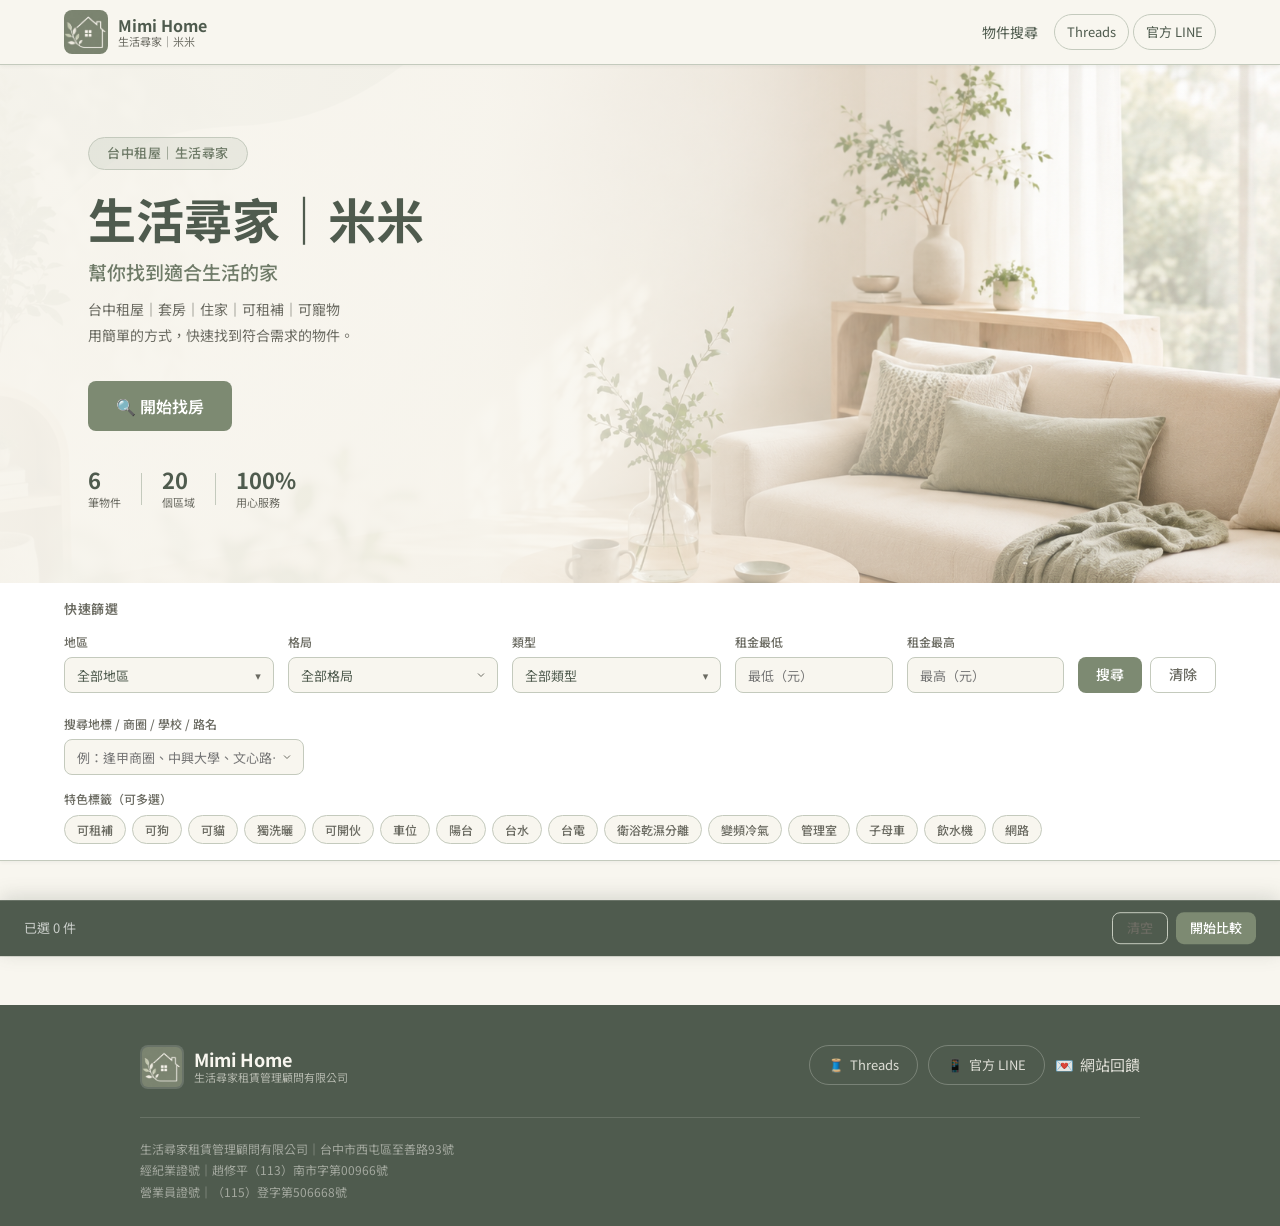
==== commit a6e84067: "Remove appointment booking section from homepage Removed: - Appointment link from navigation menu - " ====
--- a/index.html
+++ b/index.html
@@ -17,7 +17,7 @@
   <link rel="stylesheet" href="https://cdn.jsdelivr.net/npm/glightbox/dist/css/glightbox.min.css" />
   <script src="https://cdn.jsdelivr.net/npm/glightbox/dist/js/glightbox.min.js"></script>
   <script src="https://cdn.jsdelivr.net/npm/@supabase/supabase-js@2"></script>
-  <script src="supabase.js?v=20260705o"></script>
+  <script src="supabase.js?v=20260830a"></script>
   <!-- Google Analytics 4 -->
   <script>
     // 如果是後台管理員，不送流量資料
@@ -51,7 +51,6 @@
     </a>
     <nav class="nav-links">
       <a href="#filters" class="nav-link">物件搜尋</a>
-      <a href="#appointment" class="nav-link">預約看屋＆流程</a>
       <a href="https://www.threads.com/@mimi_find.home" target="_blank" class="nav-link nav-link-social">Threads</a>
       <a href="https://lin.ee/q3oHrS1" target="_blank" class="nav-link nav-link-social">官方 LINE</a>
     </nav>
@@ -65,7 +64,6 @@
 <div class="mobile-nav-overlay" id="nav-overlay"></div>
 <nav class="mobile-nav" id="mobile-nav">
   <a href="#filters" class="nav-link" onclick="closeMobileNav()">物件搜尋</a>
-  <a href="#appointment" class="nav-link" onclick="closeMobileNav()">預約看屋＆流程</a>
   <div style="height:4px;"></div>
   <a href="https://www.threads.com/@mimi_find.home" target="_blank" class="nav-link nav-link-social">Threads</a>
   <a href="https://lin.ee/q3oHrS1" target="_blank" class="nav-link nav-link-social">官方 LINE</a>
@@ -84,7 +82,6 @@
       </p>
       <div class="hero-btns">
         <a href="#filters" class="btn btn-primary btn-lg">🔍 開始找房</a>
-        <a href="#appointment" class="btn btn-outline btn-lg">📝 留下需求</a>
       </div>
       <div class="hero-stats">
         <div class="hero-stat"><span class="hero-stat-num" id="stat-count">6</span><span class="hero-stat-label">筆物件</span></div>
@@ -299,272 +296,6 @@
 
 <!-- PROCESS + APPOINTMENT -->
 <!-- APPOINTMENT -->
-<section id="appointment">
-  <div class="appt-layout">
-
-    <!-- 左欄：流程與須知 -->
-    <div class="appt-left">
-      <h2 class="appt-left-title">預約看屋</h2>
-      <p class="appt-left-intro">找到喜歡的房子了嗎？🏡<br>留下您的基本資料後，<br>米米會協助您確認物件狀況、安排看屋時間，<br>並協助與房東聯繫。</p>
-
-      <div class="divider" style="margin: 20px 0;"></div>
-
-      <!-- 查詢預約卡片 -->
-      <div class="appt-query-card">
-        <h3 style="font-size: 14px; font-weight: 600; color: var(--color-text); margin: 0 0 4px 0;">🔍 已經預約過？</h3>
-        <p style="font-size: 12px; color: var(--color-text-muted); line-height: 1.6; margin: 0 0 12px 0;">輸入預約時填寫的手機號碼，即可查看：</p>
-        <div style="font-size: 12px; color: var(--color-text-muted); margin-bottom: 12px; line-height: 1.8;">
-          ✔ 預約物件<br>
-          ✔ 預約日期與時間<br>
-          ✔ 預約狀態<br>
-          ✔ 看房紀錄
-        </div>
-        <div class="form-group" style="margin-bottom: 8px;">
-          <input type="tel" class="form-input" id="query-phone" placeholder="請輸入手機號碼" />
-        </div>
-        <button class="btn btn-primary" onclick="queryApptByPhone()" style="width: auto; align-self: center; margin: 0 auto; display: block;">查詢預約</button>
-        <div id="appt-query-results" style="display: none; margin-top: 12px; padding: 12px; background: #f5f5f5; border-radius: 6px; font-size: 12px;"></div>
-      </div>
-
-      <div class="divider" style="margin: 20px 0;"></div>
-
-      <div class="appt-process-label">看屋流程</div>
-      <div class="appt-steps">
-        <div class="appt-step">
-          <div class="appt-step-num">1</div>
-          <div class="appt-step-body">
-            <div class="appt-step-title">選擇喜歡的物件</div>
-            <div class="appt-step-desc">挑選有興趣的房子，可先比較租金、地點、格局與需求。</div>
-          </div>
-        </div>
-        <div class="appt-step">
-          <div class="appt-step-num">2</div>
-          <div class="appt-step-body">
-            <div class="appt-step-title">填寫預約資料</div>
-            <div class="appt-step-desc">留下基本資料與入住需求，方便提前確認是否符合房東條件。</div>
-          </div>
-        </div>
-        <div class="appt-step">
-          <div class="appt-step-num">3</div>
-          <div class="appt-step-body">
-            <div class="appt-step-title">米米 協助確認物件狀況</div>
-            <div class="appt-step-desc">確認物件是否可看屋、是否已出租，以及租補、寵物等條件。</div>
-          </div>
-        </div>
-        <div class="appt-step">
-          <div class="appt-step-num">4</div>
-          <div class="appt-step-body">
-            <div class="appt-step-title">安排看屋時間</div>
-            <div class="appt-step-desc">確認時間後，協助安排看屋，並提供集合資訊與注意事項。</div>
-          </div>
-        </div>
-        <div class="appt-step">
-          <div class="appt-step-num">5</div>
-          <div class="appt-step-body">
-            <div class="appt-step-title">喜歡再協助送審與簽約</div>
-            <div class="appt-step-desc">看完喜歡後，協助與房東溝通、送審資料，確認後安排下定與簽約。</div>
-          </div>
-        </div>
-      </div>
-
-      <div class="appt-notice">
-        <div class="appt-notice-title">看屋須知</div>
-        <ul class="appt-notice-list">
-          <li>✔ 所有資料僅供房東審核入住資格使用，絕不外流。</li>
-          <li>✔ 熱門物件依實際出租狀況為主，建議盡早預約。</li>
-          <li>✔ 物件未下定前皆無法保留，依實際出租狀況為主。</li>
-          <li>✔ 成交時收取租金 50% 服務費。</li>
-          <li>✔ 如需取消或改期，請提前告知，方便重新安排時間。</li>
-        </ul>
-      </div>
-    </div>
-
-    <!-- 右欄：表單 -->
-    <div class="appt-right">
-      <div class="appt-form-card">
-        <h3 class="appt-form-title">填寫預約資料</h3>
-        <p class="appt-form-sub">請留下您的基本資料，米米會協助確認物件與看屋時間。</p>
-
-        <form id="appt-form">
-          <div class="form-group">
-            <label class="form-label">有意預約的物件 <span style="color:var(--color-text-muted);font-weight:400;font-size:12px;">（從物件點擊預約可自動帶入）</span></label>
-            <input type="text" class="form-input" id="appt-property" placeholder="請輸入或選擇物件名稱（可留空）" />
-          </div>
-          <div class="form-row form-row-2">
-            <div class="form-group">
-              <label class="form-label">怎麼稱呼 <span class="required">*</span></label>
-              <input type="text" class="form-input" id="appt-name" placeholder="您的姓名或暱稱" required />
-              <div class="form-error" id="err-name">請填寫稱呼</div>
-            </div>
-            <div class="form-group">
-              <label class="form-label">手機號碼 <span class="required">*</span></label>
-              <input type="tel" class="form-input" id="appt-phone" placeholder="09xxxxxxxx" required />
-              <div class="form-error" id="err-phone">請填寫有效的手機號碼</div>
-            </div>
-          </div>
-          <div class="form-row form-row-2">
-            <div class="form-group">
-              <label class="form-label">預約日期 <span class="required">*</span></label>
-              <input type="date" class="form-input" id="appt-date" required />
-              <div class="form-error" id="err-date">請選擇日期</div>
-            </div>
-            <div class="form-group">
-              <label class="form-label">預約時間 <span class="required">*</span></label>
-              <select class="form-select" id="appt-time" required>
-                <option value="">選擇時間</option>
-                <option value="10:00">10:00</option><option value="10:30">10:30</option>
-                <option value="11:00">11:00</option><option value="11:30">11:30</option><option value="12:00">12:00</option><option value="12:30">12:30</option>
-                <option value="13:00">13:00</option><option value="13:30">13:30</option><option value="14:00">14:00</option><option value="14:30">14:30</option>
-                <option value="15:00">15:00</option><option value="15:30">15:30</option><option value="16:00">16:00</option><option value="16:30">16:30</option>
-                <option value="17:00">17:00</option><option value="17:30">17:30</option><option value="18:00">18:00</option><option value="18:30">18:30</option>
-                <option value="19:00">19:00</option><option value="19:30">19:30</option><option value="20:00">20:00</option>
-              </select>
-              <div class="form-error" id="err-time">請選擇時間</div>
-            </div>
-          </div>
-          <div class="form-row form-row-2">
-            <div class="form-group">
-              <label class="form-label">入住人數</label>
-              <input type="text" class="form-input" id="appt-occupants" placeholder="例：2人" />
-            </div>
-            <div class="form-group">
-              <label class="form-label">入住成員關係</label>
-              <input type="text" class="form-input" id="appt-relationship" placeholder="例：夫妻、朋友、一人" />
-            </div>
-          </div>
-          <div class="form-row form-row-2">
-            <div class="form-group">
-              <label class="form-label">入住人職業+職稱</label>
-              <input type="text" class="form-input" id="appt-occupation" placeholder="請填寫職稱或工作內容，以利房東審核" />
-              <div style="font-size: 12px; color: var(--color-text-muted); margin-top: 6px; line-height: 1.5;">💡 可以把這裡當成向房東簡單介紹自己的地方，資訊越完整，越有機會提高審核通過率。</div>
-              <div class="form-error" id="err-occupation"></div>
-            </div>
-            <div class="form-group">
-              <label class="form-label">入住人年齡</label>
-              <input type="text" class="form-input" id="appt-age" placeholder="例：28歲" />
-            </div>
-          </div>
-          <div class="form-group">
-            <label class="form-label">預計入住時間</label>
-            <input type="text" class="form-input" id="appt-movein" placeholder="幾月幾號、越快越好、隨時" />
-          </div>
-
-          <div class="divider"></div>
-          <div style="font-size:13px;font-weight:600;color:var(--color-text);margin-bottom:12px;">以下請填寫 是／否</div>
-
-          <div class="form-group">
-            <label class="form-label">是否養寵物</label>
-            <div class="yes-no-group">
-              <label class="yes-no-option"><input type="radio" name="pet" value="是" onchange="togglePetDetail()" /> 是</label>
-              <label class="yes-no-option"><input type="radio" name="pet" value="否" checked onchange="togglePetDetail()" /> 否</label>
-            </div>
-            <div class="pet-detail-row" id="pet-detail-row" style="display:none;">
-              <div class="pet-row">
-                <div class="pet-field">
-                  <label class="form-label pet-label">物種</label>
-                  <select class="form-select" id="appt-pet-type" onchange="togglePetSize();togglePetOther()">
-                    <option value="">選擇物種</option>
-                    <option>貓咪</option>
-                    <option>狗狗</option>
-                    <option>鼠寶</option>
-                    <option>兔兔</option>
-                    <option>其他</option>
-                  </select>
-                </div>
-                <div class="pet-field">
-                  <label class="form-label pet-label">數量</label>
-                  <select class="form-select" id="appt-pet-count">
-                    <option value="">選擇數量</option>
-                    <option>1隻</option>
-                    <option>2隻</option>
-                    <option>3隻</option>
-                    <option>4隻</option>
-                    <option>5隻以上</option>
-                  </select>
-                </div>
-                <div class="pet-field" id="pet-size-field" style="display:none;">
-                  <label class="form-label pet-label">體型</label>
-                  <select class="form-select" id="appt-pet-size">
-                    <option value="">體型</option>
-                    <option>小型</option>
-                    <option>中型</option>
-                    <option>大型</option>
-                  </select>
-                </div>
-                <div class="pet-field" id="pet-other-field" style="display:none;">
-                  <label class="form-label pet-label">自行填寫</label>
-                  <input type="text" class="form-input" id="appt-pet-other" placeholder="請填寫物種名稱" />
-                </div>
-              </div>
-            </div>
-          </div>
-          <div class="form-group">
-            <label class="form-label">是否有抽菸習慣</label>
-            <div class="yes-no-group">
-              <label class="yes-no-option"><input type="radio" name="smoke" value="是" /> 是</label>
-              <label class="yes-no-option"><input type="radio" name="smoke" value="否" checked /> 否</label>
-            </div>
-          </div>
-          <div class="form-group">
-            <label class="form-label">是否清楚成交需收取租金 50% 服務費</label>
-            <div class="yes-no-group">
-              <label class="yes-no-option"><input type="radio" name="knowfee" value="是" checked /> 是，我清楚</label>
-              <label class="yes-no-option"><input type="radio" name="knowfee" value="否" /> 否</label>
-            </div>
-          </div>
-          <div class="form-group">
-            <label class="form-label">是否需要申請租屋補助</label>
-            <div class="yes-no-group">
-              <label class="yes-no-option"><input type="radio" name="subsidy" value="是" /> 是</label>
-              <label class="yes-no-option"><input type="radio" name="subsidy" value="否" checked /> 否</label>
-            </div>
-          </div>
-          <div class="form-group">
-            <label class="form-label">是否需要遷入戶籍</label>
-            <div class="yes-no-group">
-              <label class="yes-no-option"><input type="radio" name="registration" value="是" /> 是</label>
-              <label class="yes-no-option"><input type="radio" name="registration" value="否" checked /> 否</label>
-            </div>
-          </div>
-          <div class="form-group">
-            <label class="form-label">是否可配合提供工作證明或名片（如房東需要）</label>
-            <div class="yes-no-group">
-              <label class="yes-no-option"><input type="radio" name="proof" value="是" checked /> 是</label>
-              <label class="yes-no-option"><input type="radio" name="proof" value="否" /> 否</label>
-            </div>
-          </div>
-          <div class="form-group">
-            <label class="form-label">備註（其他需求或說明）</label>
-            <textarea class="form-textarea" id="appt-notes" placeholder="例：希望低樓層、有特殊需求等..."></textarea>
-          </div>
-
-          <div style="font-size:13px;color:var(--color-text-muted);margin-bottom:16px;">
-            ✔ 熱門物件依實際出租狀況為主，建議盡早預約。
-          </div>
-          <button type="submit" class="btn btn-primary btn-lg btn-full">送出預約資料</button>
-        </form>
-
-        <div class="appt-success" id="appt-success">
-          <div class="icon" style="width:56px;height:56px;margin-left:auto;margin-right:auto;display:flex;align-items:center;justify-content:center;background:#7D8A72;border-radius:50%;color:#fff;font-weight:bold;">✓</div>
-          <h3>預約資料已送出！</h3>
-          <div style="margin:16px 0;padding:14px;background:#F5F8F3;border:2px solid #7d8a72;border-radius:8px;">
-            <p style="margin:0;font-size:14px;color:#7d8a72;font-weight:600;">💬 <span id="appt-success-name"></span>您好～</p>
-            <p style="margin:10px 0 0 0;font-size:14px;color:#4F5B4E;line-height:1.6;">為了方便確認您的預約物件與時間<br/>請務必加入官方 LINE 與我聯繫 🙏<br/><br/>加入後請主動傳送：<br/>「您的姓名＋已填寫預約問卷」<br/><br/>這樣我才能知道您預約的是哪一間物件<br/>並協助後續確認看房時間<br/><br/>無法點擊連結可以直接加ID：<span style="font-weight:600;">@369jjpeb</span></p>
-          </div>
-          <div style="margin:20px 0;">
-            <a href="https://lin.ee/q3oHrS1" target="_blank"
-               style="display:inline-flex;align-items:center;justify-content:center;gap:8px;background:#7D8A72;color:#fff;padding:14px 28px;border-radius:24px;font-weight:600;font-size:16px;text-decoration:none;width:100%;box-sizing:border-box;">
-              <span style="font-size:22px;">💬</span> 立刻加入官方LINE聯絡！
-            </a>
-          </div>
-          <p style="margin:12px 0 0 0;font-size:11px;color:#d32f2f;text-align:center;">⚠️ 若未加入 LINE 聯繫，將無法進行後續預約確認</p>
-          <button class="btn btn-outline" onclick="resetApptForm()">再次預約</button>
-        </div>
-      </div>
-    </div>
-
-  </div>
-</section>
 
 <!-- FOOTER -->
 <footer id="footer">
@@ -805,6 +536,6 @@
   <button class="btn btn-primary" style="width:100%;margin-top:16px;" onclick="closeDistrictDropdown()">確認</button>
 </div>
 
-<script src="script.js?v=20260705o"></script>
+<script src="script.js?v=20260830a"></script>
 </body>
 </html>
--- a/style.css
+++ b/style.css
@@ -3191,7 +3191,7 @@
   background: #fff;
   aspect-ratio: 1;
   cursor: pointer;
-  font-size: 12px;
+  font-size: 10px;
   transition: all 0.2s;
   display: flex;
   flex-direction: column;
@@ -3215,7 +3215,7 @@
   font-weight: 600;
   color: var(--color-primary-dark);
   margin-bottom: 2px;
-  font-size: 11px;
+  font-size: 15px;
   line-height: 1;
 }
 
@@ -3224,7 +3224,7 @@
   display: flex;
   flex-direction: column;
   justify-content: flex-start;
-  font-size: 9px;
+  font-size: 10px;
   gap: 2px;
 }
 
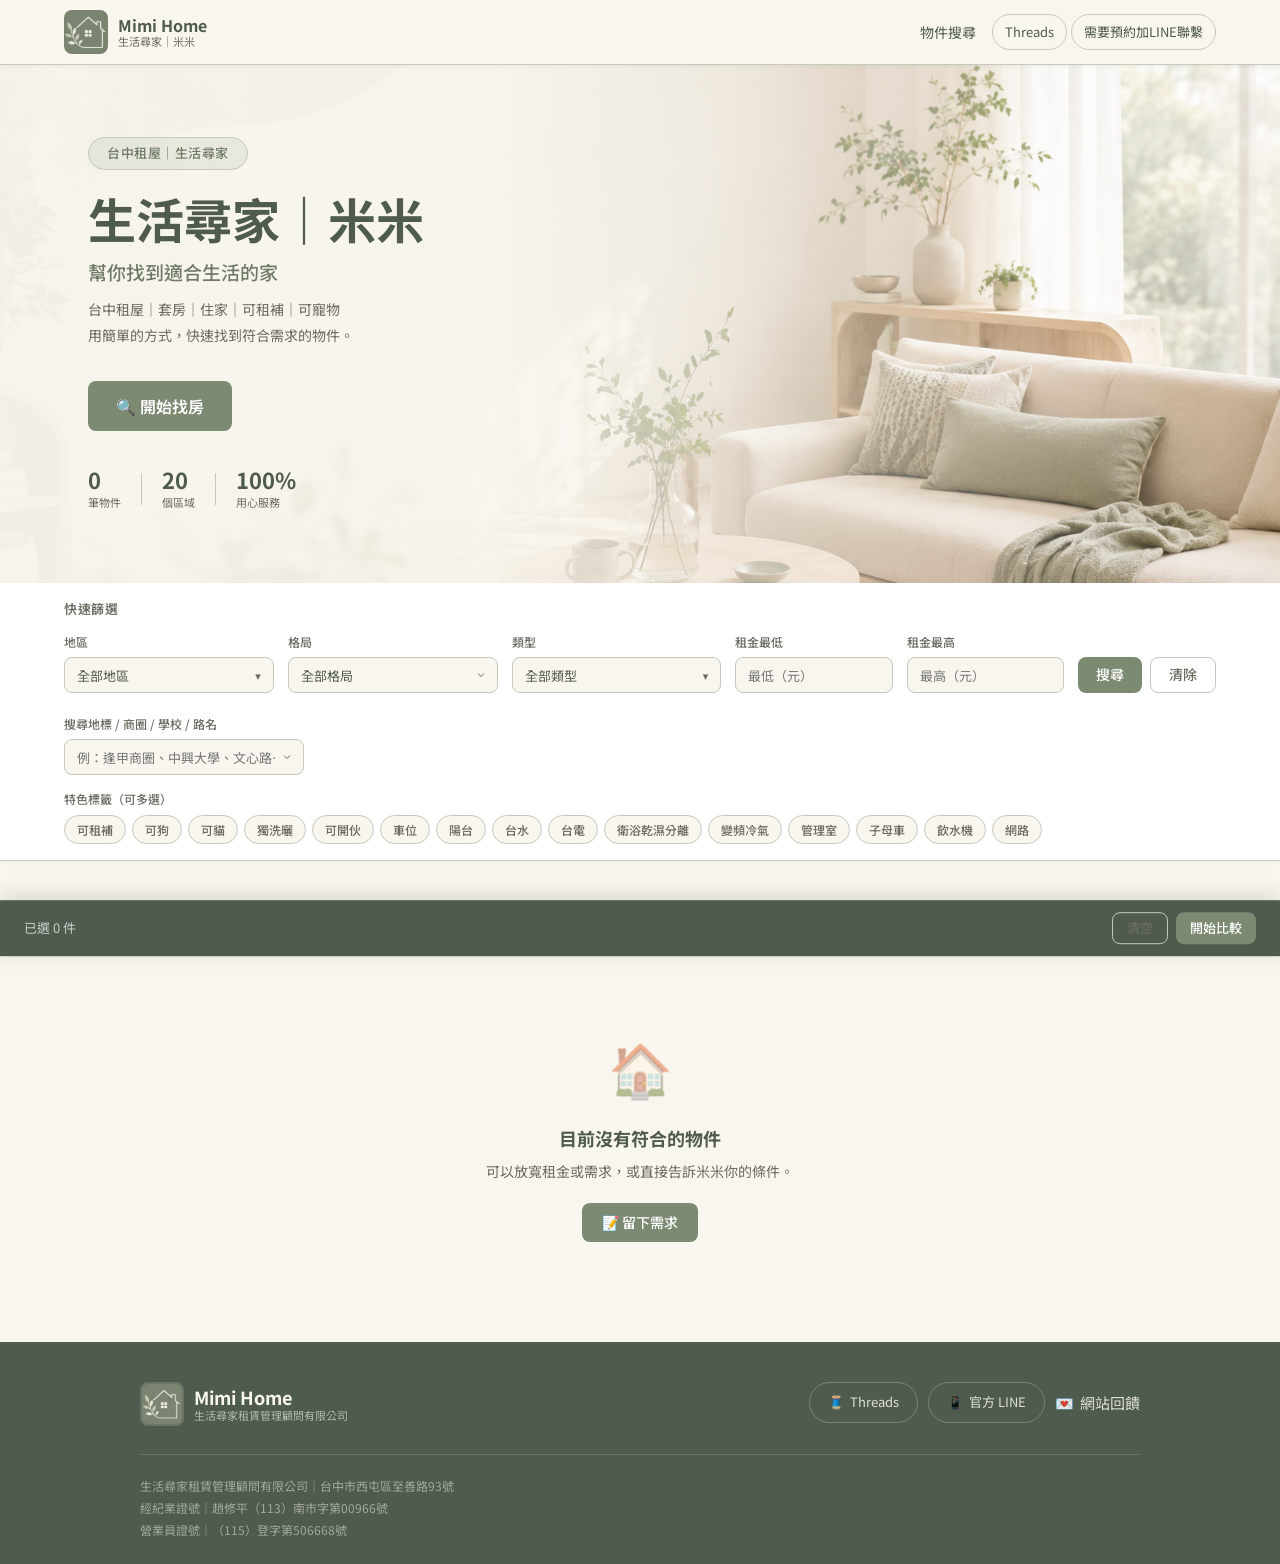
==== commit 402bd1eb: "Update LINE button text to indicate appointment inquiry Changed '官方 LINE' to '需要預約加LINE聯繫' in both d" ====
--- a/index.html
+++ b/index.html
@@ -52,7 +52,7 @@
     <nav class="nav-links">
       <a href="#filters" class="nav-link">物件搜尋</a>
       <a href="https://www.threads.com/@mimi_find.home" target="_blank" class="nav-link nav-link-social">Threads</a>
-      <a href="https://lin.ee/q3oHrS1" target="_blank" class="nav-link nav-link-social">官方 LINE</a>
+      <a href="https://lin.ee/q3oHrS1" target="_blank" class="nav-link nav-link-social">需要預約加LINE聯繫</a>
     </nav>
     <button class="hamburger" id="hamburger" aria-label="選單">
       <span></span><span></span><span></span>
@@ -66,7 +66,7 @@
   <a href="#filters" class="nav-link" onclick="closeMobileNav()">物件搜尋</a>
   <div style="height:4px;"></div>
   <a href="https://www.threads.com/@mimi_find.home" target="_blank" class="nav-link nav-link-social">Threads</a>
-  <a href="https://lin.ee/q3oHrS1" target="_blank" class="nav-link nav-link-social">官方 LINE</a>
+  <a href="https://lin.ee/q3oHrS1" target="_blank" class="nav-link nav-link-social">需要預約加LINE聯繫</a>
 </nav>
 
 <!-- HERO -->
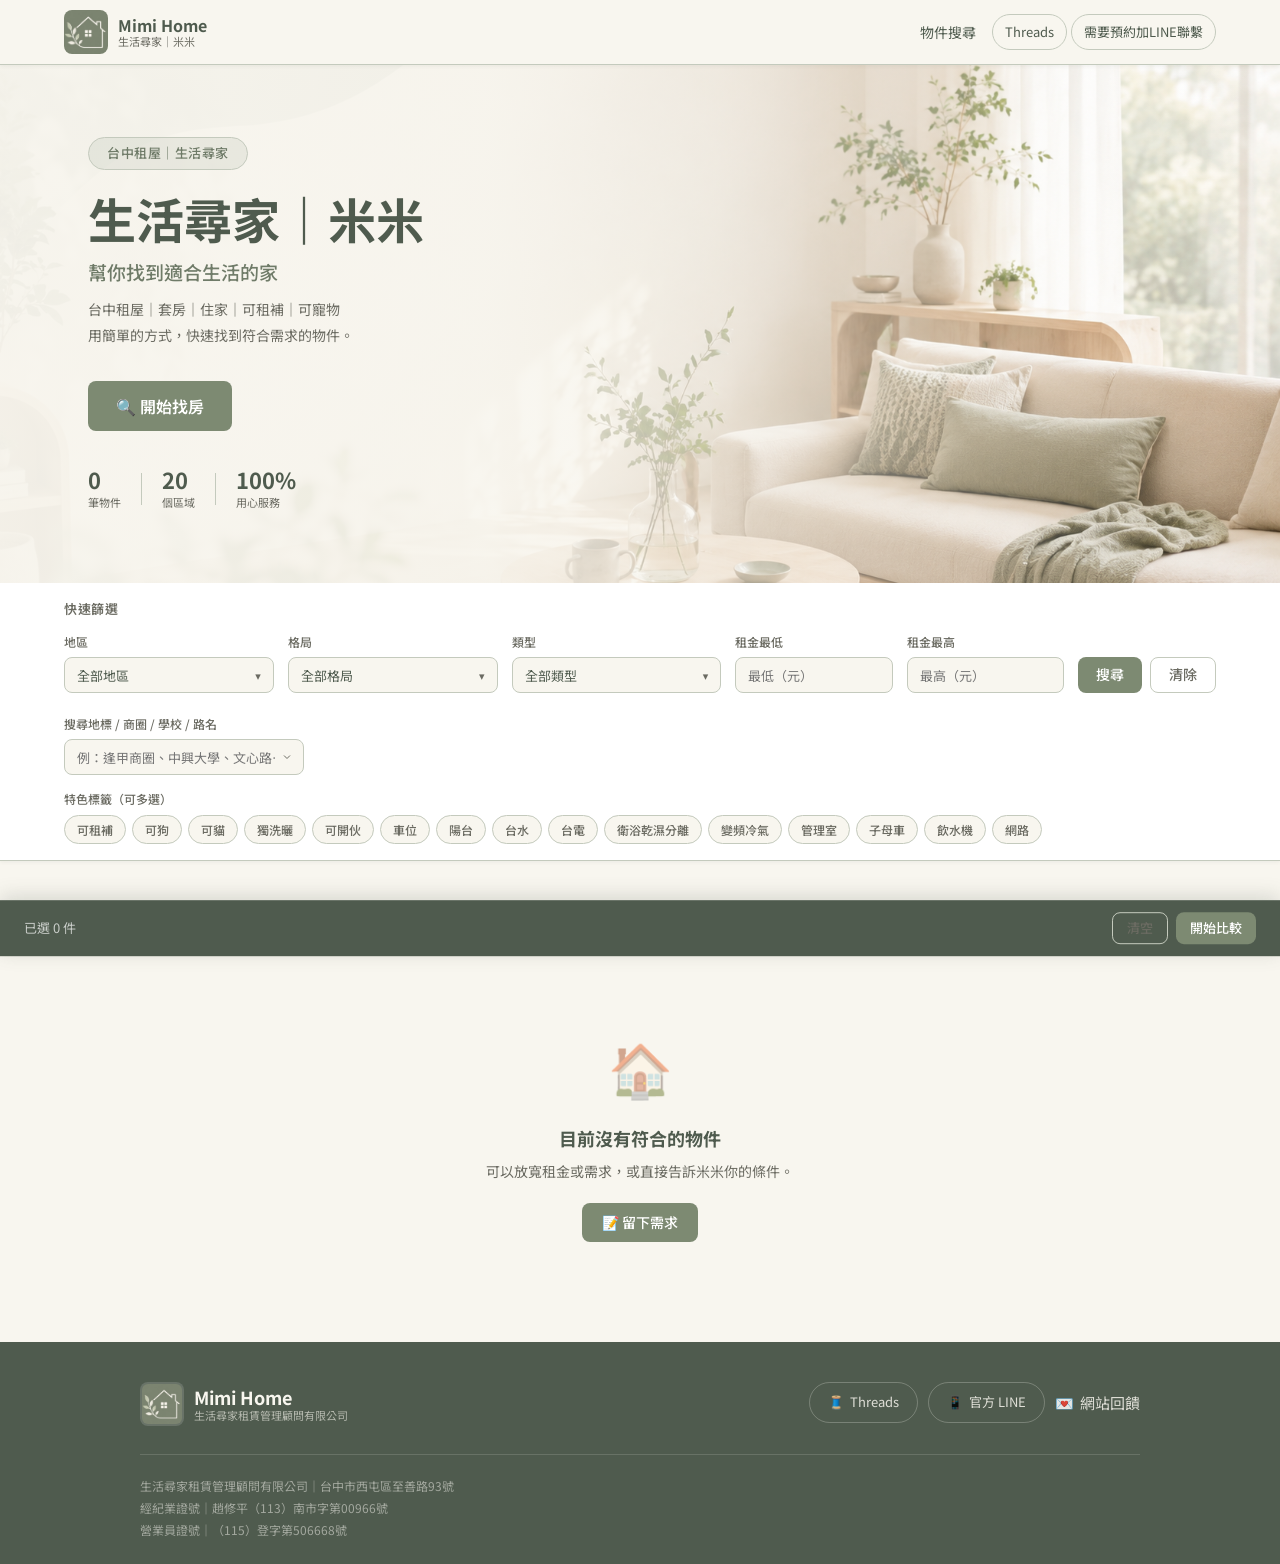
==== commit 28219521: "Convert layout filter to multi-select dropdown - Change layout filter from single-select to multi-se" ====
--- a/index.html
+++ b/index.html
@@ -199,11 +199,24 @@
       <!-- 格局 -->
       <div class="filter-group">
         <div class="filter-label">格局</div>
-        <select class="filter-select" id="filter-layout">
-          <option value="">全部格局</option>
-          <option>套房</option><option>1房</option><option>2房</option>
-          <option>3房</option><option>4房</option><option>5房以上</option>
-        </select>
+        <div class="district-ms" id="layout-ms">
+          <button class="filter-select district-trigger" id="layout-trigger" type="button" onclick="toggleLayoutDropdown(event)">
+            <span id="layout-trigger-text">全部格局</span>
+            <span class="district-arrow" id="layout-arrow">▾</span>
+          </button>
+          <div class="district-dropdown" id="layout-dropdown">
+            <div class="district-clear-row" onclick="clearLayoutFilter()">全部格局 ／ 清除選擇</div>
+            <div class="district-grid">
+              <label class="district-opt"><input type="checkbox" class="filter-layout-checkbox" value="套房" onchange="onLayoutChange()"><span>套房</span></label>
+              <label class="district-opt"><input type="checkbox" class="filter-layout-checkbox" value="1房" onchange="onLayoutChange()"><span>1房</span></label>
+              <label class="district-opt"><input type="checkbox" class="filter-layout-checkbox" value="2房" onchange="onLayoutChange()"><span>2房</span></label>
+              <label class="district-opt"><input type="checkbox" class="filter-layout-checkbox" value="3房" onchange="onLayoutChange()"><span>3房</span></label>
+              <label class="district-opt"><input type="checkbox" class="filter-layout-checkbox" value="4房" onchange="onLayoutChange()"><span>4房</span></label>
+              <label class="district-opt"><input type="checkbox" class="filter-layout-checkbox" value="5房以上" onchange="onLayoutChange()"><span>5房以上</span></label>
+            </div>
+          </div>
+        </div>
+        <div class="district-tags" id="layout-tags"></div>
       </div>
       <!-- 類型 -->
       <div class="filter-group">
@@ -354,7 +367,6 @@
       <button class="btn btn-ghost" onclick="closeDetailModal()">關閉</button>
       <button class="btn btn-ghost" id="detail-share-btn" onclick="shareProperty()">🔗 分享</button>
       <button class="btn btn-outline" id="detail-compare-btn">加入比較</button>
-      <button class="btn btn-primary" id="detail-appt-btn">📅 預約看屋</button>
     </div>
   </div>
 </div>
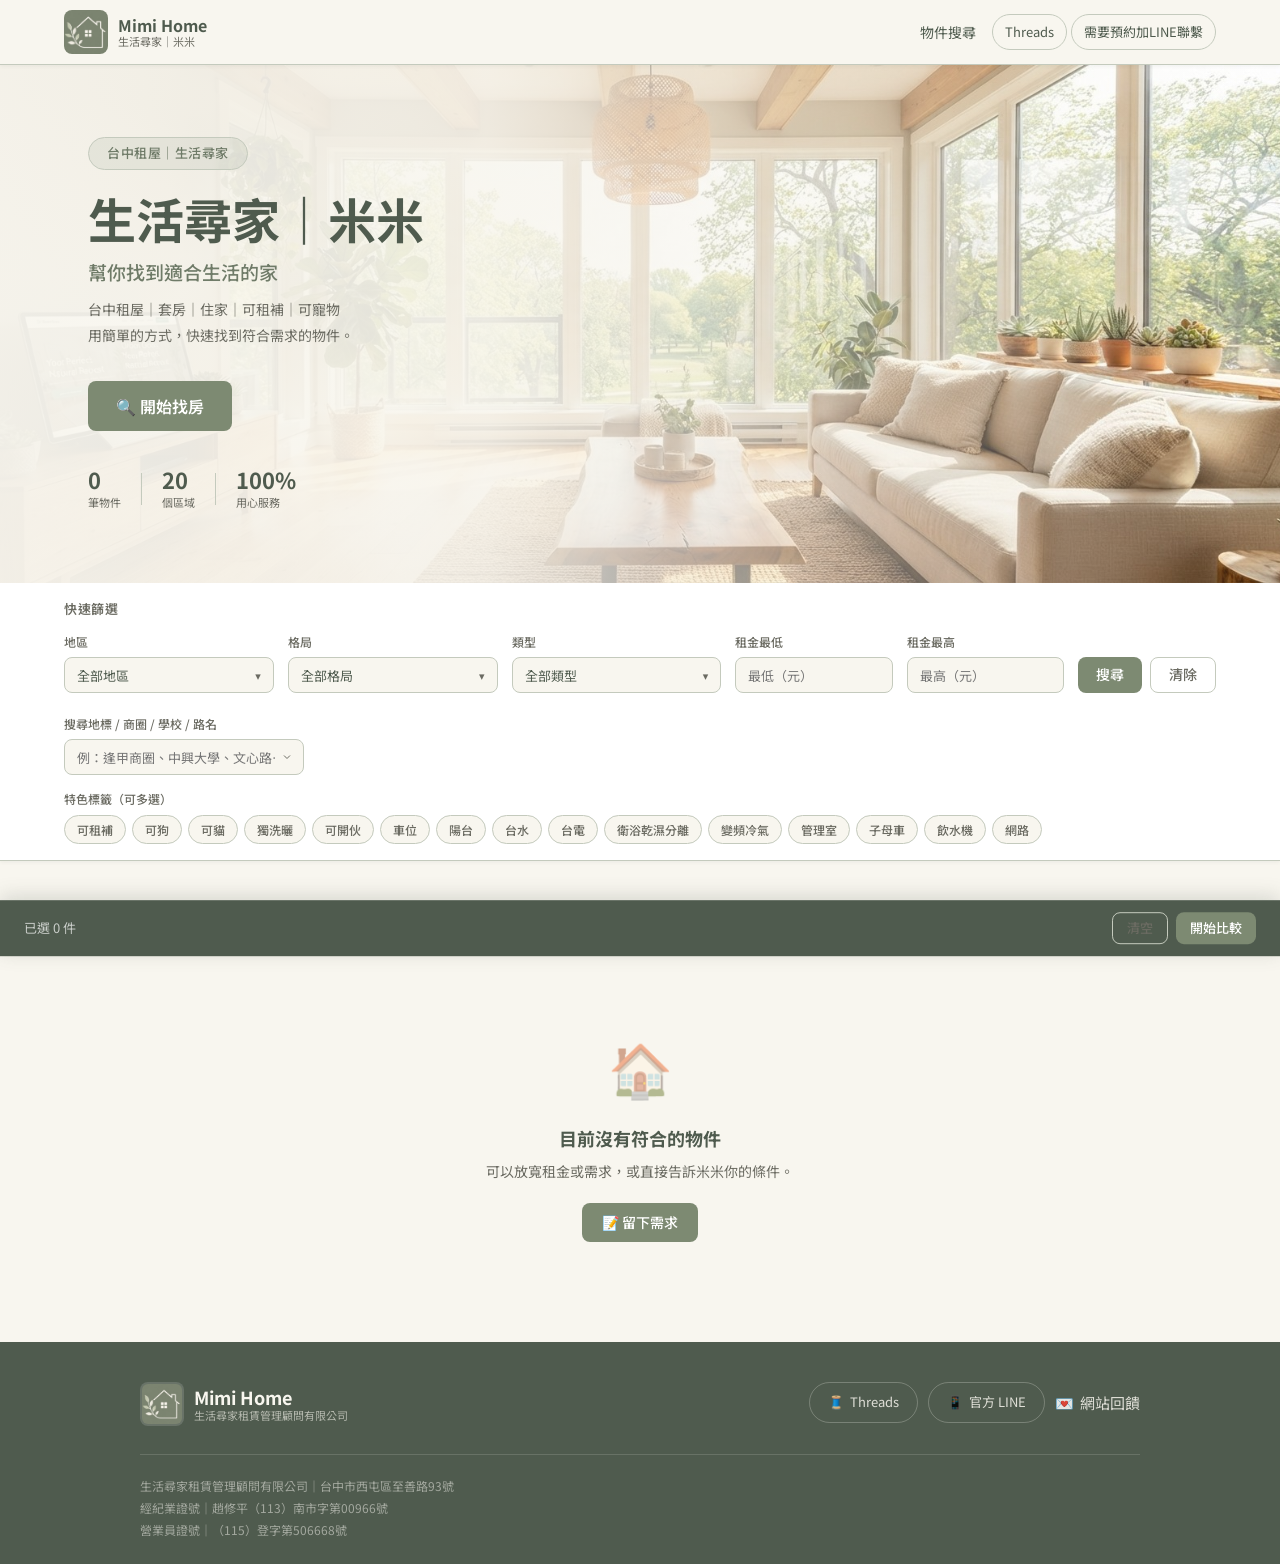
==== commit 2c4969a1: "Add 草屯鎮 district and a Nantou section to the frontend filter Co-Authored-By: Claude Haiku 5.5 <norep" ====
--- a/index.html
+++ b/index.html
@@ -191,6 +191,8 @@
               <label class="district-opt"><input type="checkbox" value="大肚區" onchange="onDistrictChange()"><span>大肚區</span></label>
               <label class="district-opt"><input type="checkbox" value="大甲區" onchange="onDistrictChange()"><span>大甲區</span></label>
               <label class="district-opt"><input type="checkbox" value="后里區" onchange="onDistrictChange()"><span>后里區</span></label>
+              <div style="grid-column:1/-1;width:100%;border-top:1px dashed #ccc;margin:6px 0 2px;padding-top:8px;font-size:13px;color:#888;">南投縣</div>
+              <label class="district-opt"><input type="checkbox" value="草屯鎮" onchange="onDistrictChange()"><span>草屯鎮</span></label>
             </div>
           </div>
         </div>
@@ -544,6 +546,8 @@
     <label class="district-opt"><input type="checkbox" value="梧棲區" data-mobile onchange="onDistrictChange()"><span>梧棲區</span></label>
     <label class="district-opt"><input type="checkbox" value="大肚區" data-mobile onchange="onDistrictChange()"><span>大肚區</span></label>
     <label class="district-opt"><input type="checkbox" value="大甲區" data-mobile onchange="onDistrictChange()"><span>大甲區</span></label>
+    <div style="grid-column:1/-1;width:100%;border-top:1px dashed #ccc;margin:6px 0 2px;padding-top:8px;font-size:13px;color:#888;">南投縣</div>
+    <label class="district-opt"><input type="checkbox" value="草屯鎮" data-mobile onchange="onDistrictChange()"><span>草屯鎮</span></label>
   </div>
   <button class="btn btn-primary" style="width:100%;margin-top:16px;" onclick="closeDistrictDropdown()">確認</button>
 </div>
--- a/style.css
+++ b/style.css
@@ -384,9 +384,9 @@
   content: '';
   position: absolute;
   inset: 0;
-  background-image: url('hero-bg.jpg');
+  background-image: url('hero-bg-new.jpg');
   background-size: cover;
-  background-position: center right;
+  background-position: center;
   z-index: 0;
 }
 #hero::after {
@@ -799,8 +799,8 @@
 }
 .properties-grid {
   display: grid;
-  grid-template-columns: repeat(3, 1fr);
-  gap: 20px;
+  grid-template-columns: repeat(2, 1fr);
+  gap: 12px;
 }
 .property-card {
   background: #fff;
@@ -915,7 +915,7 @@
 
   .property-card-mobile-img {
     width: 100%;
-    height: 220px;
+    height: 140px;
     background: var(--color-soft-green);
     position: relative;
     overflow: hidden;
@@ -961,15 +961,15 @@
 
   .property-card-mobile-body {
     flex: 1;
-    padding: 12px 14px;
+    padding: 8px 10px;
     display: flex;
     flex-direction: column;
-    gap: 6px;
+    gap: 4px;
     justify-content: space-between;
   }
 
   .property-title-mobile {
-    font-size: 15px;
+    font-size: 13px;
     font-weight: 600;
     color: var(--color-primary-dark);
     line-height: 1.3;
@@ -1189,7 +1189,8 @@
 }
 .detail-main-img {
   width: 100%;
-  height: 460px;
+  height: auto;
+  max-height: 560px;
   object-fit: contain;
   display: block;
   background: #eeeee8;
@@ -2245,7 +2246,7 @@
     gap: 8px;
   }
   .filter-action-btn { flex: 1; }
-  .properties-grid { grid-template-columns: 1fr; }
+  .properties-grid { grid-template-columns: repeat(2, 1fr); gap: 12px; }
 
   /* Mobile expand/collapse button */
   #mobile-expand-btn {
@@ -2327,7 +2328,7 @@
     text-align: left;
   }
   .admin-mobile-drawer .admin-nav-link:last-child { border-bottom: none; }
-  .detail-main-img { height: 260px; object-fit: contain; background: #eeeee8; }
+  .detail-main-img { height: auto; max-height: 420px; object-fit: contain; background: #eeeee8; }
 
   /* 手機版模態框卡片式 */
   .modal-box {
@@ -3404,8 +3405,8 @@
 }
 
 .media-lightbox-content {
-  max-width: 100%;
-  max-height: 100%;
+  width: 98vw;
+  height: 95vh;
   object-fit: contain;
 }
 
